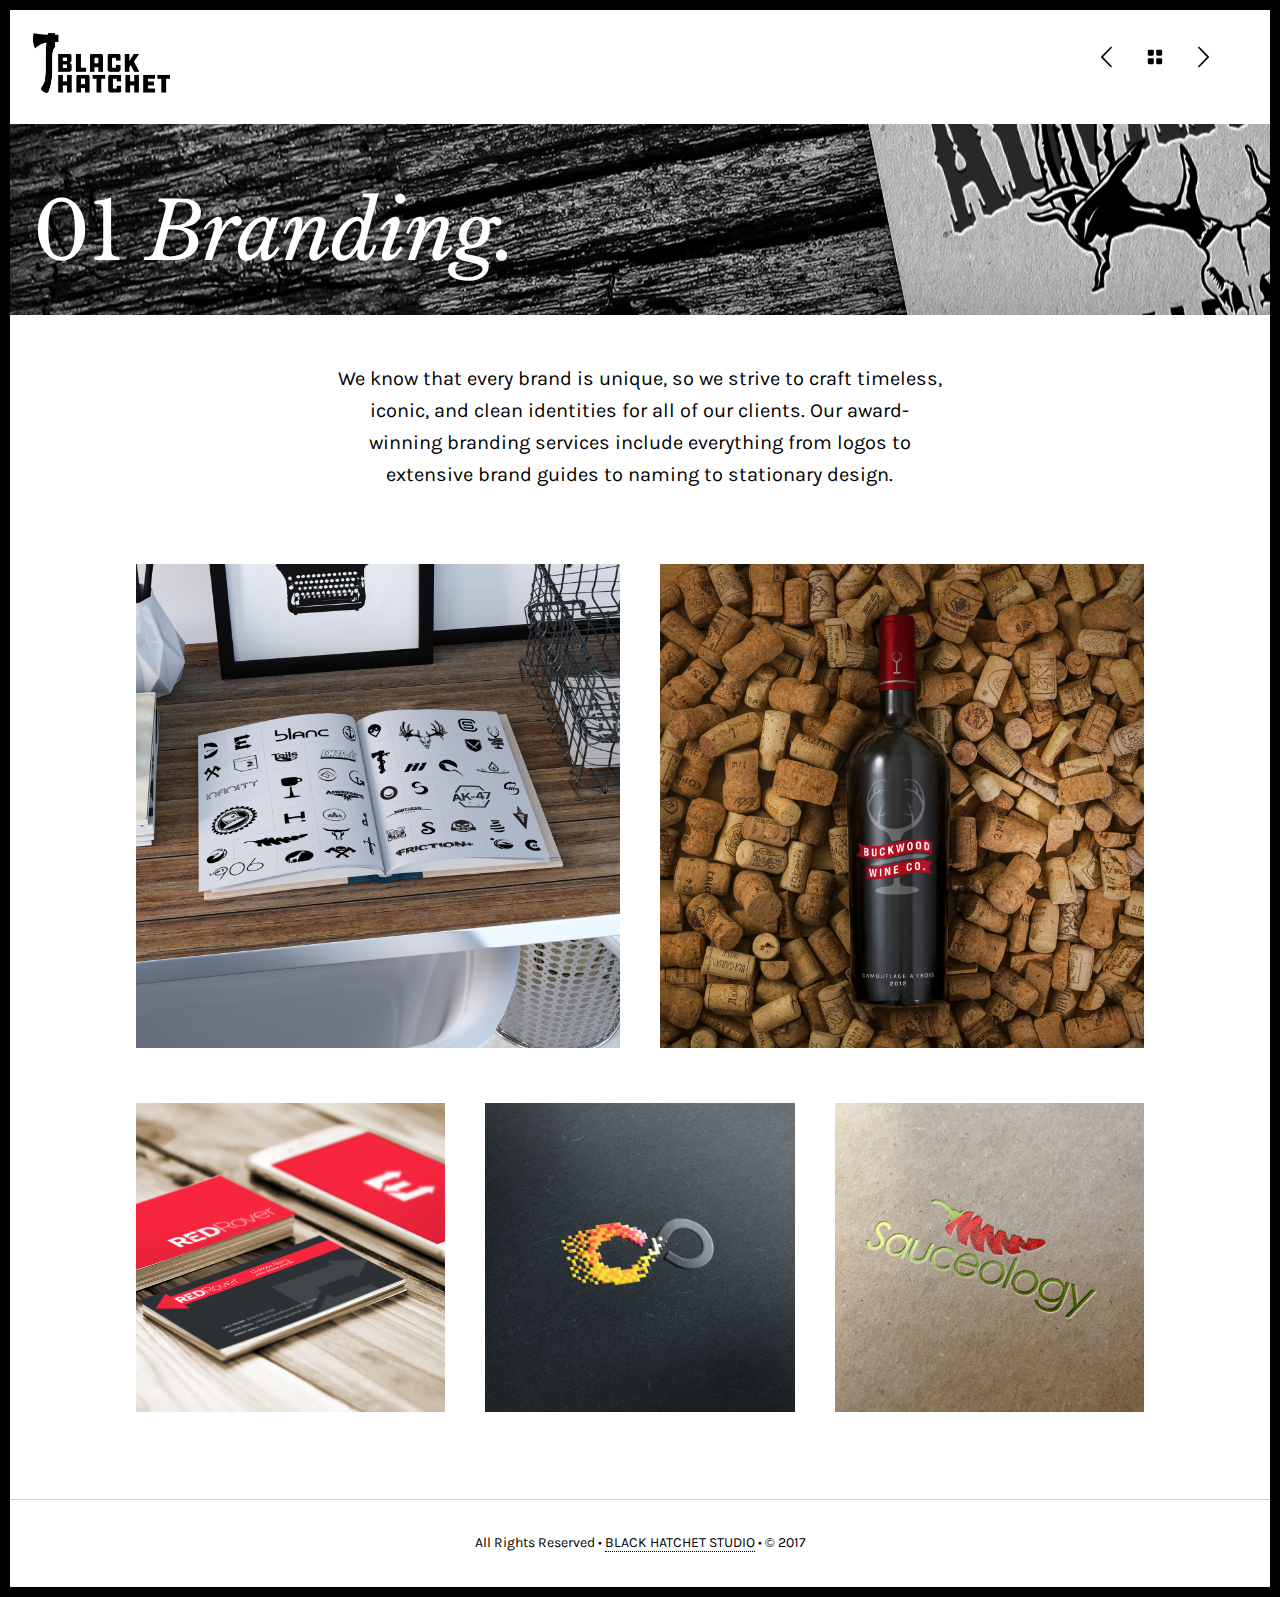
==== 01.html @ c354eb57 "First commit, most pages" ====
<!DOCTYPE html>
<html lang="en">
<head>

  <meta charset="utf-8">
  <title>Black Hatchet</title>
  <meta name="description" content="Trent Holms Petersen is an UX designer, UI designer, product designer, and consultant">
  <meta name="author" content="Trent Petersen">
  <meta name="keywords" content="designer, design, web design, ux design, ui design, product design, responsive design, responsive web design, user experience, ux, interface design, ui, information design, content strategy, website, html, css, holistic design">

  <meta name="viewport" content="width=device-width, initial-scale=1">

  <link href="https://fonts.googleapis.com/css?family=Karla:400,700|Libre+Baskerville:400,400i,700" rel="stylesheet">

  <link rel="stylesheet" href="css/styles.css">

  <link rel="icon" type="image/png" href="favicons/favicon.ico">
  <link rel="apple-touch-icon" sizes="180x180" href="/apple-touch-icon.png">
  <link rel="icon" type="image/png" sizes="32x32" href="/favicon-32x32.png">
  <link rel="icon" type="image/png" sizes="16x16" href="/favicon-16x16.png">
  <link rel="manifest" href="/manifest.json">
  <link rel="mask-icon" href="/safari-pinned-tab.svg" color="#cf4647">
  <meta name="theme-color" content="#ffffff">

</head>
<body class="p01"> <!-- Project Management -->
<!-- SVG Start -->
  <svg style="position: absolute; width: 0; height: 0; overflow: hidden;" version="1.1" xmlns="http://www.w3.org/2000/svg" xmlns:xlink="http://www.w3.org/1999/xlink">
  <defs>
  <symbol id="icon-next" viewBox="0 0 32 32">
  <title>next</title>
  <path d="M21.2 16l-11.426-11.872c-0.429-0.432-0.429-1.131 0-1.566 0.429-0.432 1.122-0.432 1.55 0l12.528 12.653c0.429 0.434 0.429 1.134 0 1.566l-12.528 12.653c-0.429 0.434-1.122 0.432-1.55 0-0.429-0.43-0.429-1.131 0-1.566l11.426-11.867z"></path>
  </symbol>
  <symbol id="icon-previous" viewBox="0 0 32 32">
  <title>previous</title>
  <path d="M22.226 27.869c0.429 0.435 0.429 1.134 0 1.566s-1.122 0.434-1.55 0l-12.528-12.653c-0.429-0.432-0.429-1.131 0-1.566l12.528-12.653c0.429-0.432 1.122-0.432 1.55 0 0.429 0.434 0.429 1.134 0 1.566l-11.426 11.87 11.426 11.869z"></path>
  </symbol>
  <symbol id="icon-grid" viewBox="0 0 32 32">
  <title>grid</title>
  <path d="M12.8 6.4h-4.8c-0.885 0-1.6 0.715-1.6 1.6v4.8c0 0.883 0.715 1.6 1.6 1.6h4.8c0.885 0 1.6-0.717 1.6-1.6v-4.8c0-0.883-0.715-1.6-1.6-1.6zM24 6.4h-4.8c-0.885 0-1.6 0.715-1.6 1.6v4.8c0 0.883 0.715 1.6 1.6 1.6h4.8c0.885 0 1.6-0.717 1.6-1.6v-4.8c0-0.883-0.715-1.6-1.6-1.6zM12.8 17.6h-4.8c-0.885 0-1.6 0.715-1.6 1.6v4.8c0 0.883 0.715 1.6 1.6 1.6h4.8c0.885 0 1.6-0.717 1.6-1.6v-4.8c0-0.883-0.715-1.6-1.6-1.6zM24 17.6h-4.8c-0.885 0-1.6 0.715-1.6 1.6v4.8c0 0.883 0.715 1.6 1.6 1.6h4.8c0.885 0 1.6-0.717 1.6-1.6v-4.8c0-0.883-0.715-1.6-1.6-1.6z"></path>
  </symbol>
  <symbol id="icon-instagram" viewBox="0 0 32 32">
  <title>instagram</title>
  <path d="M31.904 9.403c-0.029-1.402-0.299-2.733-0.771-3.964l0.027 0.080c-0.424-1.109-1.052-2.054-1.844-2.833l-0.001-0.001c-0.78-0.793-1.725-1.421-2.78-1.827l-0.054-0.018c-1.151-0.444-2.481-0.715-3.872-0.744l-0.012-0c-1.707-0.078-2.251-0.096-6.597-0.096s-4.89 0.018-6.597 0.096c-1.402 0.029-2.733 0.299-3.964 0.771l0.080-0.027c-1.109 0.424-2.054 1.052-2.833 1.844l-0.001 0.001c-0.793 0.78-1.421 1.725-1.827 2.78l-0.018 0.054c-0.444 1.151-0.715 2.481-0.744 3.872l-0 0.012c-0.078 1.707-0.096 2.251-0.096 6.597s0.018 4.89 0.096 6.597c0.029 1.402 0.299 2.733 0.771 3.964l-0.027-0.080c0.424 1.109 1.052 2.054 1.844 2.833l0.001 0.001c0.78 0.794 1.725 1.421 2.78 1.827l0.054 0.018c1.151 0.444 2.481 0.715 3.872 0.744l0.012 0c1.707 0.078 2.251 0.096 6.597 0.096s4.89-0.018 6.597-0.096c1.402-0.029 2.733-0.299 3.964-0.771l-0.080 0.027c2.156-0.85 3.83-2.524 4.66-4.624l0.019-0.055c0.444-1.151 0.715-2.481 0.744-3.872l0-0.012c0.078-1.707 0.096-2.251 0.096-6.597s-0.018-4.89-0.096-6.597zM29.024 22.465c-0.013 1.070-0.214 2.089-0.571 3.032l0.020-0.061c-0.55 1.4-1.637 2.486-3.001 3.024l-0.036 0.012c-0.882 0.337-1.901 0.538-2.965 0.551l-0.006 0c-1.687 0.077-2.193 0.093-6.465 0.093s-4.778-0.016-6.465-0.093c-1.070-0.013-2.089-0.214-3.032-0.571l0.061 0.020c-0.721-0.271-1.336-0.679-1.839-1.196l-0.001-0.001c-0.518-0.504-0.926-1.118-1.186-1.806l-0.011-0.034c-0.337-0.882-0.538-1.901-0.551-2.965l-0-0.006c-0.077-1.687-0.093-2.193-0.093-6.465s0.016-4.778 0.093-6.465c0.013-1.070 0.214-2.089 0.571-3.032l-0.020 0.061c0.271-0.721 0.679-1.336 1.196-1.839l0.001-0.001c0.504-0.518 1.118-0.926 1.806-1.186l0.034-0.011c0.882-0.337 1.901-0.538 2.965-0.551l0.006-0c1.687-0.077 2.193-0.093 6.465-0.093s4.778 0.016 6.465 0.093c1.070 0.013 2.089 0.214 3.032 0.571l-0.061-0.020c0.721 0.271 1.336 0.679 1.839 1.196l0.001 0.001c0.518 0.504 0.926 1.118 1.186 1.806l0.011 0.034c0.337 0.882 0.538 1.901 0.551 2.965l0 0.006c0.077 1.687 0.093 2.193 0.093 6.465s-0.016 4.778-0.093 6.465zM16 7.784c-4.538 0-8.216 3.679-8.216 8.216s3.679 8.216 8.216 8.216c4.538 0 8.216-3.679 8.216-8.216v0c-0-4.538-3.679-8.216-8.216-8.216v0zM16 21.333c-2.946 0-5.333-2.388-5.333-5.333s2.388-5.333 5.333-5.333c2.946 0 5.333 2.388 5.333 5.333v0c0 2.946-2.388 5.333-5.333 5.333v0zM26.461 7.459c0 1.060-0.86 1.92-1.92 1.92s-1.92-0.86-1.92-1.92c0-1.060 0.86-1.92 1.92-1.92v0c1.060 0 1.92 0.86 1.92 1.92v0z"></path>
  </symbol>
  <symbol id="icon-linkedin" viewBox="0 0 32 32">
  <title>linkedin</title>
  <path d="M8 4.8c0 1.76-1.12 3.2-3.2 3.2-1.92 0-3.2-1.44-3.2-3.040 0-1.76 1.28-3.36 3.2-3.36s3.2 1.44 3.2 3.2zM1.6 30.4h6.4v-20.8h-6.4v20.8zM23.36 9.92c-3.36 0-5.28 1.92-6.080 3.2h-0.16l-0.32-2.72h-5.76c0 1.76 0.16 3.84 0.16 6.24v13.76h6.4v-11.36c0-0.64 0-1.12 0.16-1.6 0.48-1.12 1.28-2.56 3.040-2.56 2.24 0 3.2 1.92 3.2 4.48v11.040h6.4v-11.84c0-5.92-3.040-8.64-7.040-8.64z"></path>
  </symbol>
  </defs>
  </svg>
<!-- SVG End -->


<!-- Header Start -->
  <nav>
    <div class="row">

      <div class="seven columns">
        <h2>
          <a href="index.html"><img srcset="
            img/BHlogo.png 1x, 
            img/BHlogo@2x.png 2x
          " alt="sales target app"></a>
        </h2>
      </div>
      <div class="five columns">
        <a href="06.html"><svg class="icon icon-previous"><use xlink:href="#icon-previous"></use></svg></a>
        <a href="index.html"><svg class="icon icon-grid"><use xlink:href="#icon-grid"></use></svg></a>
        <a href="02.html"><svg class="icon icon-next"><use xlink:href="#icon-next"></use></svg></a>
      </div>
    </div>
  </nav>

  <header>
    <div class="row branding">
        <h1>01 <span>Branding.</span></h1>
    </div>

  </header>
<!-- Header End -->



<!-- Article Start -->
  <article>
    <div class="container article01">
      
      <div class="row section-description">
        <p>We know that every brand is unique, so we strive to craft timeless, iconic, and clean identities for all of our clients. Our award-winning branding services include everything from logos to extensive brand guides to naming to stationary design.</p>
      
      </div>


      <div class="row">
        <div class="six columns">
          <img srcset="
            img/branding1.jpg" alt="sales target app">
        </div>
        <div class="six columns">
          <img srcset="
            img/branding2.png" alt="sales target app">
        </div>
      </div>


      <div class="row approach">
        <div class="four columns">
          <img srcset="
            img/branding3.jpg" alt="sales target app">
        </div>
        <div class="four columns">
          <img srcset="
            img/branding4.png" alt="sales target app">
        </div>
        <div class="four columns">
          <img srcset="
            img/branding5.jpg" alt="sales target app">
        </div>
      </div>



      <!--      
      <hr>
      <div class="row contributions">
        <div class="four columns">
          <h5>Contributions</h5>
        </div>
        <div class="eight columns">
          <p>Business Analysis &#8226; UX Design &#8226; UI Design</p>
        </div>
      </div>
      -->

    </div>
  </article>
<!-- Article End -->




<!-- Footer Start -->
  <footer>
    <div class="container">
      <div class="row contact">
        <p>All Rights Reserved &#8226; <a href="http://blackhatchet.studio">BLACK HATCHET STUDIO</a> &#8226; &#169; 2017
        </p>
        <!--
        <div class="social">
          <a href="https://www.instagram.com/trenthp/"><svg class="icon icon-instagram"><use xlink:href="#icon-instagram"></use></svg></a>
          <a href="https://www.linkedin.com/in/trenthp/"><svg class="icon icon-linkedin"><use xlink:href="#icon-linkedin"></use></svg></a>
        </div>
        -->
      </div>
    </div>
  </footer>
<!-- Footer Start -->


</body>
</html>
---- css/styles.css ----
@charset "UTF-8";
/*! normalize.css v3.0.2 | MIT License | git.io/normalize */
/**
 * 1. Set default font family to sans-serif.
 * 2. Prevent iOS text size adjust after orientation change, without disabling
 *    user zoom.
 */
html {
  font-family: sans-serif;
  /* 1 */
  -ms-text-size-adjust: 100%;
  /* 2 */
  -webkit-text-size-adjust: 100%;
  /* 2 */ }

/**
 * Remove default margin.
 */
body {
  margin: 0; }

/* HTML5 display definitions
   ========================================================================== */
/**
 * Correct `block` display not defined for any HTML5 element in IE 8/9.
 * Correct `block` display not defined for `details` or `summary` in IE 10/11
 * and Firefox.
 * Correct `block` display not defined for `main` in IE 11.
 */
article,
aside,
details,
figcaption,
figure,
footer,
header,
hgroup,
main,
menu,
nav,
section,
summary {
  display: block; }

/**
 * 1. Correct `inline-block` display not defined in IE 8/9.
 * 2. Normalize vertical alignment of `progress` in Chrome, Firefox, and Opera.
 */
audio,
canvas,
progress,
video {
  display: inline-block;
  /* 1 */
  vertical-align: baseline;
  /* 2 */ }

/**
 * Prevent modern browsers from displaying `audio` without controls.
 * Remove excess height in iOS 5 devices.
 */
audio:not([controls]) {
  display: none;
  height: 0; }

/**
 * Address `[hidden]` styling not present in IE 8/9/10.
 * Hide the `template` element in IE 8/9/11, Safari, and Firefox < 22.
 */
[hidden],
template {
  display: none; }

/* Links
   ========================================================================== */
/**
 * Remove the gray background color from active links in IE 10.
 */
a {
  background-color: transparent; }

/**
 * Improve readability when focused and also mouse hovered in all browsers.
 */
a:active,
a:hover {
  outline: 0; }

/* Text-level semantics
   ========================================================================== */
/**
 * Address styling not present in IE 8/9/10/11, Safari, and Chrome.
 */
abbr[title] {
  border-bottom: 1px dotted; }

/**
 * Address style set to `bolder` in Firefox 4+, Safari, and Chrome.
 */
b,
strong {
  font-weight: bold; }

/**
 * Address styling not present in Safari and Chrome.
 */
dfn {
  font-style: italic; }

/**
 * Address variable `h1` font-size and margin within `section` and `article`
 * contexts in Firefox 4+, Safari, and Chrome.
 */
h1 {
  font-size: 2em;
  margin: 0.67em 0; }

/**
 * Address styling not present in IE 8/9.
 */
mark {
  background: #ff0;
  color: #000; }

/**
 * Address inconsistent and variable font size in all browsers.
 */
small {
  font-size: 80%; }

/**
 * Prevent `sub` and `sup` affecting `line-height` in all browsers.
 */
sub,
sup {
  font-size: 75%;
  line-height: 0;
  position: relative;
  vertical-align: baseline; }

sup {
  top: -0.5em; }

sub {
  bottom: -0.25em; }

/* Embedded content
   ========================================================================== */
/**
 * Remove border when inside `a` element in IE 8/9/10.
 */
img {
  border: 0; }

/**
 * Correct overflow not hidden in IE 9/10/11.
 */
svg:not(:root) {
  overflow: hidden; }

/* Grouping content
   ========================================================================== */
/**
 * Address margin not present in IE 8/9 and Safari.
 */
figure {
  margin: 1em 40px; }

/**
 * Address differences between Firefox and other browsers.
 */
hr {
  -moz-box-sizing: content-box;
  box-sizing: content-box;
  height: 0; }

/**
 * Contain overflow in all browsers.
 */
pre {
  overflow: auto; }

/**
 * Address odd `em`-unit font size rendering in all browsers.
 */
code,
kbd,
pre,
samp {
  font-family: monospace, monospace;
  font-size: 1em; }

/* Forms
   ========================================================================== */
/**
 * Known limitation: by default, Chrome and Safari on OS X allow very limited
 * styling of `select`, unless a `border` property is set.
 */
/**
 * 1. Correct color not being inherited.
 *    Known issue: affects color of disabled elements.
 * 2. Correct font properties not being inherited.
 * 3. Address margins set differently in Firefox 4+, Safari, and Chrome.
 */
button,
input,
optgroup,
select,
textarea {
  color: inherit;
  /* 1 */
  font: inherit;
  /* 2 */
  margin: 0;
  /* 3 */ }

/**
 * Address `overflow` set to `hidden` in IE 8/9/10/11.
 */
button {
  overflow: visible; }

/**
 * Address inconsistent `text-transform` inheritance for `button` and `select`.
 * All other form control elements do not inherit `text-transform` values.
 * Correct `button` style inheritance in Firefox, IE 8/9/10/11, and Opera.
 * Correct `select` style inheritance in Firefox.
 */
button,
select {
  text-transform: none; }

/**
 * 1. Avoid the WebKit bug in Android 4.0.* where (2) destroys native `audio`
 *    and `video` controls.
 * 2. Correct inability to style clickable `input` types in iOS.
 * 3. Improve usability and consistency of cursor style between image-type
 *    `input` and others.
 */
button,
html input[type="button"],
input[type="reset"],
input[type="submit"] {
  -webkit-appearance: button;
  /* 2 */
  cursor: pointer;
  /* 3 */ }

/**
 * Re-set default cursor for disabled elements.
 */
button[disabled],
html input[disabled] {
  cursor: default; }

/**
 * Remove inner padding and border in Firefox 4+.
 */
button::-moz-focus-inner,
input::-moz-focus-inner {
  border: 0;
  padding: 0; }

/**
 * Address Firefox 4+ setting `line-height` on `input` using `!important` in
 * the UA stylesheet.
 */
input {
  line-height: normal; }

/**
 * It's recommended that you don't attempt to style these elements.
 * Firefox's implementation doesn't respect box-sizing, padding, or width.
 *
 * 1. Address box sizing set to `content-box` in IE 8/9/10.
 * 2. Remove excess padding in IE 8/9/10.
 */
input[type="checkbox"],
input[type="radio"] {
  box-sizing: border-box;
  /* 1 */
  padding: 0;
  /* 2 */ }

/**
 * Fix the cursor style for Chrome's increment/decrement buttons. For certain
 * `font-size` values of the `input`, it causes the cursor style of the
 * decrement button to change from `default` to `text`.
 */
input[type="number"]::-webkit-inner-spin-button,
input[type="number"]::-webkit-outer-spin-button {
  height: auto; }

/**
 * 1. Address `appearance` set to `searchfield` in Safari and Chrome.
 * 2. Address `box-sizing` set to `border-box` in Safari and Chrome
 *    (include `-moz` to future-proof).
 */
input[type="search"] {
  -webkit-appearance: textfield;
  /* 1 */
  -moz-box-sizing: content-box;
  -webkit-box-sizing: content-box;
  /* 2 */
  box-sizing: content-box; }

/**
 * Remove inner padding and search cancel button in Safari and Chrome on OS X.
 * Safari (but not Chrome) clips the cancel button when the search input has
 * padding (and `textfield` appearance).
 */
input[type="search"]::-webkit-search-cancel-button,
input[type="search"]::-webkit-search-decoration {
  -webkit-appearance: none; }

/**
 * Define consistent border, margin, and padding.
 */
fieldset {
  border: 1px solid #c0c0c0;
  margin: 0 2px;
  padding: 0.35em 0.625em 0.75em; }

/**
 * 1. Correct `color` not being inherited in IE 8/9/10/11.
 * 2. Remove padding so people aren't caught out if they zero out fieldsets.
 */
legend {
  border: 0;
  /* 1 */
  padding: 0;
  /* 2 */ }

/**
 * Remove default vertical scrollbar in IE 8/9/10/11.
 */
textarea {
  overflow: auto; }

/**
 * Don't inherit the `font-weight` (applied by a rule above).
 * NOTE: the default cannot safely be changed in Chrome and Safari on OS X.
 */
optgroup {
  font-weight: bold; }

/* Tables
   ========================================================================== */
/**
 * Remove most spacing between table cells.
 */
table {
  border-collapse: collapse;
  border-spacing: 0; }

td,
th {
  padding: 0; }

/*
* Skeleton V2.0.4
* Copyright 2014, Dave Gamache
* www.getskeleton.com
* Free to use under the MIT license.
* http://www.opensource.org/licenses/mit-license.php
* 12/29/2014
*/
/* Table of contents
––––––––––––––––––––––––––––––––––––––––––––––––––
- Grid
- Base Styles
- Typography
- Links
- Buttons
- Forms
- Lists
- Code
- Tables
- Spacing
- Utilities
- Clearing
- Media Queries
*/
/* Grid
–––––––––––––––––––––––––––––––––––––––––––––––––– */
.container {
  position: relative;
  width: 100%;
  max-width: 1440px;
  margin: 0 auto;
  padding: 0 20px;
  box-sizing: border-box; }

.column,
.columns {
  width: 100%;
  float: left;
  box-sizing: border-box; }

/* For devices larger than 400px */
@media (min-width: 400px) {
  .container {
    width: 85%;
    padding: 0; } }
/* For devices larger than 550px */
@media (min-width: 550px) {
  .container {
    width: 80%; }

  .column,
  .columns {
    margin-left: 4%; }

  .column:first-child,
  .columns:first-child {
    margin-left: 0; }

  .one.column,
  .one.columns {
    width: 4.66666666667%; }

  .two.columns {
    width: 13.3333333333%; }

  .three.columns {
    width: 22%; }

  .four.columns {
    width: 30.6666666667%; }

  .five.columns {
    width: 39.3333333333%; }

  .six.columns {
    width: 48%; }

  .seven.columns {
    width: 56.6666666667%; }

  .eight.columns {
    width: 65.3333333333%; }

  .nine.columns {
    width: 74.0%; }

  .ten.columns {
    width: 82.6666666667%; }

  .eleven.columns {
    width: 91.3333333333%; }

  .twelve.columns {
    width: 100%;
    margin-left: 0; }

  .one-third.column {
    width: 30.6666666667%; }

  .two-thirds.column {
    width: 65.3333333333%; }

  .one-half.column {
    width: 48%; }

  /* Offsets */
  .offset-by-one.column,
  .offset-by-one.columns {
    margin-left: 8.66666666667%; }

  .offset-by-two.column,
  .offset-by-two.columns {
    margin-left: 17.3333333333%; }

  .offset-by-three.column,
  .offset-by-three.columns {
    margin-left: 26%; }

  .offset-by-four.column,
  .offset-by-four.columns {
    margin-left: 34.6666666667%; }

  .offset-by-five.column,
  .offset-by-five.columns {
    margin-left: 43.3333333333%; }

  .offset-by-six.column,
  .offset-by-six.columns {
    margin-left: 52%; }

  .offset-by-seven.column,
  .offset-by-seven.columns {
    margin-left: 60.6666666667%; }

  .offset-by-eight.column,
  .offset-by-eight.columns {
    margin-left: 69.3333333333%; }

  .offset-by-nine.column,
  .offset-by-nine.columns {
    margin-left: 78.0%; }

  .offset-by-ten.column,
  .offset-by-ten.columns {
    margin-left: 86.6666666667%; }

  .offset-by-eleven.column,
  .offset-by-eleven.columns {
    margin-left: 95.3333333333%; }

  .offset-by-one-third.column,
  .offset-by-one-third.columns {
    margin-left: 34.6666666667%; }

  .offset-by-two-thirds.column,
  .offset-by-two-thirds.columns {
    margin-left: 69.3333333333%; }

  .offset-by-one-half.column,
  .offset-by-one-half.columns {
    margin-left: 52%; } }
/* Base Styles
–––––––––––––––––––––––––––––––––––––––––––––––––– */
/* NOTE
html is set to 62.5% so that all the REM measurements throughout Skeleton
are based on 10px sizing. So basically 1.5rem = 15px :) */
html {
  font-size: 62.5%; }

body {
  font-size: 1.5em;
  /* currently ems cause chrome bug misinterpreting rems on body element */
  line-height: 1.6;
  font-weight: 400;
  font-family: "Raleway", "HelveticaNeue", "Helvetica Neue", Helvetica, Arial, sans-serif;
  color: #222; }

/* Typography
–––––––––––––––––––––––––––––––––––––––––––––––––– */
h1, h2, h3, h4, h5, h6 {
  margin-top: 0;
  margin-bottom: 2rem;
  font-weight: 300; }

h1 {
  font-size: 4.0rem;
  line-height: 1.2;
  letter-spacing: -.1rem; }

h2 {
  font-size: 3.6rem;
  line-height: 1.25;
  letter-spacing: -.1rem; }

h3 {
  font-size: 3.0rem;
  line-height: 1.3;
  letter-spacing: -.1rem; }

h4 {
  font-size: 2.4rem;
  line-height: 1.35;
  letter-spacing: -.08rem; }

h5 {
  font-size: 1.8rem;
  line-height: 1.5;
  letter-spacing: -.05rem; }

h6 {
  font-size: 1.5rem;
  line-height: 1.6;
  letter-spacing: 0; }

/* Larger than phablet */
@media (min-width: 550px) {
  h1 {
    font-size: 5.0rem; }

  h2 {
    font-size: 4.2rem; }

  h3 {
    font-size: 3.6rem; }

  h4 {
    font-size: 3.0rem; }

  h5 {
    font-size: 2.4rem; }

  h6 {
    font-size: 1.5rem; } }
p {
  margin-top: 0; }

/* Links
–––––––––––––––––––––––––––––––––––––––––––––––––– */
a {
  color: #1EAEDB; }

a:hover {
  color: #0FA0CE; }

/* Buttons
–––––––––––––––––––––––––––––––––––––––––––––––––– */
.button,
button,
input[type="submit"],
input[type="reset"],
input[type="button"] {
  display: inline-block;
  height: 38px;
  padding: 0 30px;
  color: #555;
  text-align: center;
  font-size: 11px;
  font-weight: 600;
  line-height: 38px;
  letter-spacing: .1rem;
  text-transform: uppercase;
  text-decoration: none;
  white-space: nowrap;
  background-color: transparent;
  border-radius: 4px;
  border: 1px solid #bbb;
  cursor: pointer;
  box-sizing: border-box; }

.button:hover,
button:hover,
input[type="submit"]:hover,
input[type="reset"]:hover,
input[type="button"]:hover,
.button:focus,
button:focus,
input[type="submit"]:focus,
input[type="reset"]:focus,
input[type="button"]:focus {
  color: #333;
  border-color: #888;
  outline: 0; }

.button.button-primary,
button.button-primary,
input[type="submit"].button-primary,
input[type="reset"].button-primary,
input[type="button"].button-primary {
  color: #FFF;
  background-color: #33C3F0;
  border-color: #33C3F0; }

.button.button-primary:hover,
button.button-primary:hover,
input[type="submit"].button-primary:hover,
input[type="reset"].button-primary:hover,
input[type="button"].button-primary:hover,
.button.button-primary:focus,
button.button-primary:focus,
input[type="submit"].button-primary:focus,
input[type="reset"].button-primary:focus,
input[type="button"].button-primary:focus {
  color: #FFF;
  background-color: #1EAEDB;
  border-color: #1EAEDB; }

/* Forms
–––––––––––––––––––––––––––––––––––––––––––––––––– */
input[type="email"],
input[type="number"],
input[type="search"],
input[type="text"],
input[type="tel"],
input[type="url"],
input[type="password"],
textarea,
select {
  height: 38px;
  padding: 6px 10px;
  /* The 6px vertically centers text on FF, ignored by Webkit */
  background-color: #fff;
  border: 1px solid #D1D1D1;
  border-radius: 4px;
  box-shadow: none;
  box-sizing: border-box; }

/* Removes awkward default styles on some inputs for iOS */
input[type="email"],
input[type="number"],
input[type="search"],
input[type="text"],
input[type="tel"],
input[type="url"],
input[type="password"],
textarea {
  -webkit-appearance: none;
  -moz-appearance: none;
  appearance: none; }

textarea {
  min-height: 65px;
  padding-top: 6px;
  padding-bottom: 6px; }

input[type="email"]:focus,
input[type="number"]:focus,
input[type="search"]:focus,
input[type="text"]:focus,
input[type="tel"]:focus,
input[type="url"]:focus,
input[type="password"]:focus,
textarea:focus,
select:focus {
  border: 1px solid #33C3F0;
  outline: 0; }

label,
legend {
  display: block;
  margin-bottom: .5rem;
  font-weight: 600; }

fieldset {
  padding: 0;
  border-width: 0; }

input[type="checkbox"],
input[type="radio"] {
  display: inline; }

label > .label-body {
  display: inline-block;
  margin-left: .5rem;
  font-weight: normal; }

/* Lists
–––––––––––––––––––––––––––––––––––––––––––––––––– */
ul {
  list-style: circle inside; }

ol {
  list-style: decimal inside; }

ol, ul {
  padding-left: 0;
  margin-top: 0; }

ul ul,
ul ol,
ol ol,
ol ul {
  margin: 1.5rem 0 1.5rem 3rem;
  font-size: 90%; }

li {
  margin-bottom: 1rem; }

/* Code
–––––––––––––––––––––––––––––––––––––––––––––––––– */
code {
  padding: .2rem .5rem;
  margin: 0 .2rem;
  font-size: 90%;
  white-space: nowrap;
  background: #F1F1F1;
  border: 1px solid #E1E1E1;
  border-radius: 4px; }

pre > code {
  display: block;
  padding: 1rem 1.5rem;
  white-space: pre; }

/* Tables
–––––––––––––––––––––––––––––––––––––––––––––––––– */
th,
td {
  padding: 12px 15px;
  text-align: left;
  border-bottom: 1px solid #E1E1E1; }

th:first-child,
td:first-child {
  padding-left: 0; }

th:last-child,
td:last-child {
  padding-right: 0; }

/* Spacing
–––––––––––––––––––––––––––––––––––––––––––––––––– */
button,
.button {
  margin-bottom: 1rem; }

input,
textarea,
select,
fieldset {
  margin-bottom: 1.5rem; }

pre,
blockquote,
dl,
figure,
table,
p,
ul,
ol,
form {
  margin-bottom: 2.5rem; }

/* Utilities
–––––––––––––––––––––––––––––––––––––––––––––––––– */
.u-full-width {
  width: 100%;
  box-sizing: border-box; }

.u-max-full-width {
  max-width: 100%;
  box-sizing: border-box; }

.u-pull-right {
  float: right; }

.u-pull-left {
  float: left; }

/* Misc
–––––––––––––––––––––––––––––––––––––––––––––––––– */
hr {
  margin-top: 3rem;
  margin-bottom: 3.5rem;
  border-width: 0;
  border-top: 1px solid #E1E1E1; }

/* Clearing
–––––––––––––––––––––––––––––––––––––––––––––––––– */
/* Self Clearing Goodness */
.container:after,
.row:after,
.u-cf {
  content: "";
  display: table;
  clear: both; }

/* Media Queries
–––––––––––––––––––––––––––––––––––––––––––––––––– */
/*
Note: The best way to structure the use of media queries is to create the queries
near the relevant code. For example, if you wanted to change the styles for buttons
on small devices, paste the mobile query code up in the buttons section and style it
there.
*/
/* Larger than mobile */
/* Larger than phablet (also point when grid becomes active) */
/* Larger than tablet */
/* Larger than desktop */
/* Larger than Desktop HD */
/* Spacers - RT add-on
–––––––––––––––––––––––––––––––––––––––––––––––––– */
.margin--1x {
  margin: 8px; }

.margin--2x {
  margin: 16px; }

.margin--3x {
  margin: 24px; }

.margin--4x {
  margin: 32px; }

.margin--5x {
  margin: 40px; }

.margin--6x {
  margin: 48px; }

.margin--7x {
  margin: 56px; }

.margin--8x {
  margin: 64px; }

.margin-top-1x {
  margin-top: 8px; }

.margin-right-1x {
  margin-right: 8px; }

.margin-bottom-1x {
  margin-bottom: 8px; }

.margin-left-1x {
  margin-left: 8px; }

.margin-top-2x {
  margin-top: 16px; }

.margin-right-2x {
  margin-right: 16px; }

.margin-bottom-2x {
  margin-bottom: 16px; }

.margin-left-2x {
  margin-left: 16px; }

.margin-top-3x {
  margin-top: 24px; }

.margin-right-3x {
  margin-right: 24px; }

.margin-bottom-3x {
  margin-bottom: 24px; }

.margin-left-3x {
  margin-left: 24px; }

.margin-top-4x {
  margin-top: 32px; }

.margin-right-4x {
  margin-right: 32px; }

.margin-bottom-4x {
  margin-bottom: 32px; }

.margin-left-4x {
  margin-left: 32px; }

.margin-top-5x {
  margin-top: 40px; }

.margin-right-5x {
  margin-right: 40px; }

.margin-bottom-5x {
  margin-bottom: 40px; }

.margin-left-5x {
  margin-left: 40px; }

.margin-top-6x {
  margin-top: 48px; }

.margin-right-6x {
  margin-right: 48px; }

.margin-bottom-6x {
  margin-bottom: 48px; }

.margin-left-6x {
  margin-left: 48px; }

.margin-top-7x {
  margin-top: 56px; }

.margin-right-7x {
  margin-right: 56px; }

.margin-bottom-7x {
  margin-bottom: 56px; }

.margin-left-7x {
  margin-left: 56px; }

.margin-top-8x {
  margin-top: 64px; }

.margin-right-8x {
  margin-right: 64px; }

.margin-bottom-8x {
  margin-bottom: 64px; }

.margin-left-8x {
  margin-left: 64px; }

.padding--1x {
  padding: 8px; }

.padding--2x {
  padding: 16px; }

.padding--3x {
  padding: 24px; }

.padding--4x {
  padding: 32px; }

.padding--5x {
  padding: 40px; }

.padding--6x {
  padding: 48px; }

.padding--7x {
  padding: 56px; }

.padding--8x {
  padding: 64px; }

.padding-top-1x {
  padding-top: 8px; }

.padding-right-1x {
  padding-right: 8px; }

.padding-bottom-1x {
  padding-bottom: 8px; }

.padding-left-1x {
  padding-left: 8px; }

.padding-top-2x {
  padding-top: 16px; }

.padding-right-2x {
  padding-right: 16px; }

.padding-bottom-2x {
  padding-bottom: 16px; }

.padding-left-2x {
  padding-left: 16px; }

.padding-top-3x {
  padding-top: 24px; }

.padding-right-3x {
  padding-right: 24px; }

.padding-bottom-3x {
  padding-bottom: 24px; }

.padding-left-3x {
  padding-left: 24px; }

.padding-top-4x {
  padding-top: 32px; }

.padding-right-4x {
  padding-right: 32px; }

.padding-bottom-4x {
  padding-bottom: 32px; }

.padding-left-4x {
  padding-left: 32px; }

.padding-top-5x {
  padding-top: 40px; }

.padding-right-5x {
  padding-right: 40px; }

.padding-bottom-5x {
  padding-bottom: 40px; }

.padding-left-5x {
  padding-left: 40px; }

.padding-top-6x {
  padding-top: 48px; }

.padding-right-6x {
  padding-right: 48px; }

.padding-bottom-6x {
  padding-bottom: 48px; }

.padding-left-6x {
  padding-left: 48px; }

.padding-top-7x {
  padding-top: 56px; }

.padding-right-7x {
  padding-right: 56px; }

.padding-bottom-7x {
  padding-bottom: 56px; }

.padding-left-7x {
  padding-left: 56px; }

.padding-top-8x {
  padding-top: 64px; }

.padding-right-8x {
  padding-right: 64px; }

.padding-bottom-8x {
  padding-bottom: 64px; }

.padding-left-8x {
  padding-left: 64px; }

/* Variables
–––––––––––––––––––––––––––––––––––––––––––––––––– */
/* Header
–––––––––––––––––––––––––––––––––––––––––––––––––– */
body {
  background: #fff;
  /*border: 20px solid #000;*/
  color: #000; }

nav {
  margin: 1.5em 3em 0 1.5em; }
  nav h2 a {
    border-bottom: none; }
    nav h2 a:hover {
      border: none; }

p {
  font-size: 1.4rem; }

nav h2 a img {
  border: none;
  height: 60px;
  -webkit-transition: border .3s;
  -moz-transition: border .3s;
  -o-transition: border .3s;
  transition: border .3s; }
  nav h2 a img:hover {
    border: none; }

/* Grid Section
–––––––––––––––––––––––––––––––––––––––––––––––––– */
h5 span {
  font-style: italic;
  font-weight: 400; }

.grid-page {
  overflow: hidden; }

img {
  max-width: 100%; }

a img {
  border: 4px solid #fff;
  -webkit-transition: border .3s;
  -moz-transition: border .3s;
  -o-transition: border .3s;
  transition: border .3s; }
  a img:hover {
    border: 4px solid #000; }

.responsive-image {
  width: 100%;
  background-size: 100% 100%; }

/* Footer
–––––––––––––––––––––––––––––––––––––––––––––––––– */
footer {
  border-top: 0.063rem solid rgba(0, 0, 0, 0.2); }

.contact {
  padding-top: 32px;
  padding-bottom: 8px;
  text-align: center; }
  .contact a {
    border-bottom: 1px dotted #000;
    color: #000;
    text-decoration: none;
    -webkit-transition: color border-bottom .3s;
    -moz-transition: color .3s;
    -o-transition: color .3s;
    transition: color .3s; }
    .contact a:hover {
      border-bottom: 1px dotted #000;
      color: #fff; }

div.social a {
  border-bottom: none; }

.icon {
  color: #666;
  display: inline-block;
  font-size: 24px;
  width: 1em;
  height: 1em;
  stroke-width: 0;
  stroke: currentColor;
  fill: currentColor;
  vertical-align: middle;
  -webkit-transition: color .3s;
  -moz-transition: color .3s;
  -o-transition: color .3s;
  transition: color .3s; }
  .icon:hover {
    color: #CF4647; }
  .icon:first-child {
    margin-right: 10px; }
  .icon:last-child {
    margin-left: 10px; }

/* Project 01
–––––––––––––––––––––––––––––––––––––––––––––––––– */
body.p01 {
  /* background: #262C33;
  border: 20px solid #EA9215; */
  color: #000;
  	/* Article
  –––––––––––––––––––––––––––––––––––––––––––––––––– */
  	/* Footer
  –––––––––––––––––––––––––––––––––––––––––––––––––– */ }
  body.p01 h5 {
    margin-bottom: .5rem; }
  body.p01 h6 {
    margin-bottom: .5rem; }
  body.p01 h5,
  body.p01 h6,
  body.p01 ul,
  body.p01 p {
    font-family: "Karla", sans-serif; }
  body.p01 .icon {
    background: #fff;
    color: #000;
    -webkit-transition: color background .3s;
    -moz-transition: color background .3s;
    -o-transition: color background .3s;
    transition: color background .3s; }
    body.p01 .icon:hover {
      background: #000;
      color: #fff; }
  body.p01 .branding {
    background: url(../img/01bg.png) center no-repeat #efefef;
    padding: 4em 3em 1em 1.5em; }
    body.p01 .branding span {
      font-style: italic; }
  body.p01 .web {
    background: url(../img/02bg.png) center no-repeat #efefef;
    padding: 4em 3em 1em 1.5em; }
    body.p01 .web span {
      font-style: italic; }
  body.p01 .app {
    background: url(../img/03bg.png) center no-repeat #efefef;
    padding: 4em 3em 1em 1.5em; }
    body.p01 .app span {
      font-style: italic; }
  body.p01 .datavis {
    background: url(../img/04bg.png) center no-repeat #efefef;
    padding: 4em 3em 1em 1.5em; }
    body.p01 .datavis span {
      font-style: italic; }
  body.p01 nav a {
    border-bottom: none; }
    body.p01 nav a:hover {
      background: none;
      border-bottom: none; }
  body.p01 nav .five {
    margin-top: 1%;
    text-align: right; }
  @media (max-width: 550px) {
    body.p01 nav,
    body.p01 nav .five {
      text-align: center;
      margin-bottom: 16px; } }
  body.p01 h1 {
    color: #fff; }
  body.p01 .article01 {
    padding-top: 48px;
    padding-bottom: 32px; }
    body.p01 .article01 .nine img {
      -webkit-box-shadow: 0 2px 5px rgba(0, 0, 0, 0.26);
      -moz-box-shadow: 0 2px 5px rgba(0, 0, 0, 0.26);
      box-shadow: 0 2px 5px rgba(0, 0, 0, 0.26); }
    body.p01 .article01 p {
      font-size: 2rem; }
    body.p01 .article01 .section-description {
      margin-bottom: 48px;
      margin-right: auto;
      margin-left: auto;
      max-width: 60%;
      text-align: center; }
      body.p01 .article01 .section-description span {
        font-size: 1.5rem;
        font-weight: 700; }
    body.p01 .article01 .approach,
    body.p01 .article01 .result {
      margin-top: 48px;
      margin-bottom: 48px; }
    body.p01 .article01 .contributions {
      margin-top: 64px;
      margin-bottom: 32px; }

/* Global
–––––––––––––––––––––––––––––––––––––––––––––––––– */
body {
  border: 10px solid #000;
  font-family: 'Libre Baskerville', serif;
  font-weight: 400; }

h1,
h2,
h3,
h4,
h6 {
  color: #000; }

h1 {
  font-size: 8rem; }

@media (max-width: 575px) {
  h1 {
    font-size: 6rem; } }
@media (max-width: 445px) {
  h1 {
    font-size: 4rem; } }
h5 {
  font-size: 2rem;
  font-weight: 700;
  margin-bottom: .5rem; }

a {
  background: #fff;
  border-bottom: 1px dotted #000;
  color: #000;
  text-decoration: none;
  -webkit-transition: color background border-bottom .3s;
  -moz-transition: color background border-bottom .3s;
  -o-transition: color background border-bottom .3s;
  transition: color background border-bottom .3s; }
  a:hover {
    background: #000;
    border-bottom: 1px dotted #000;
    color: #000; }

.link-dark {
  color: #333; }

.link-light {
  color: #999; }

/*# sourceMappingURL=styles.css.map */
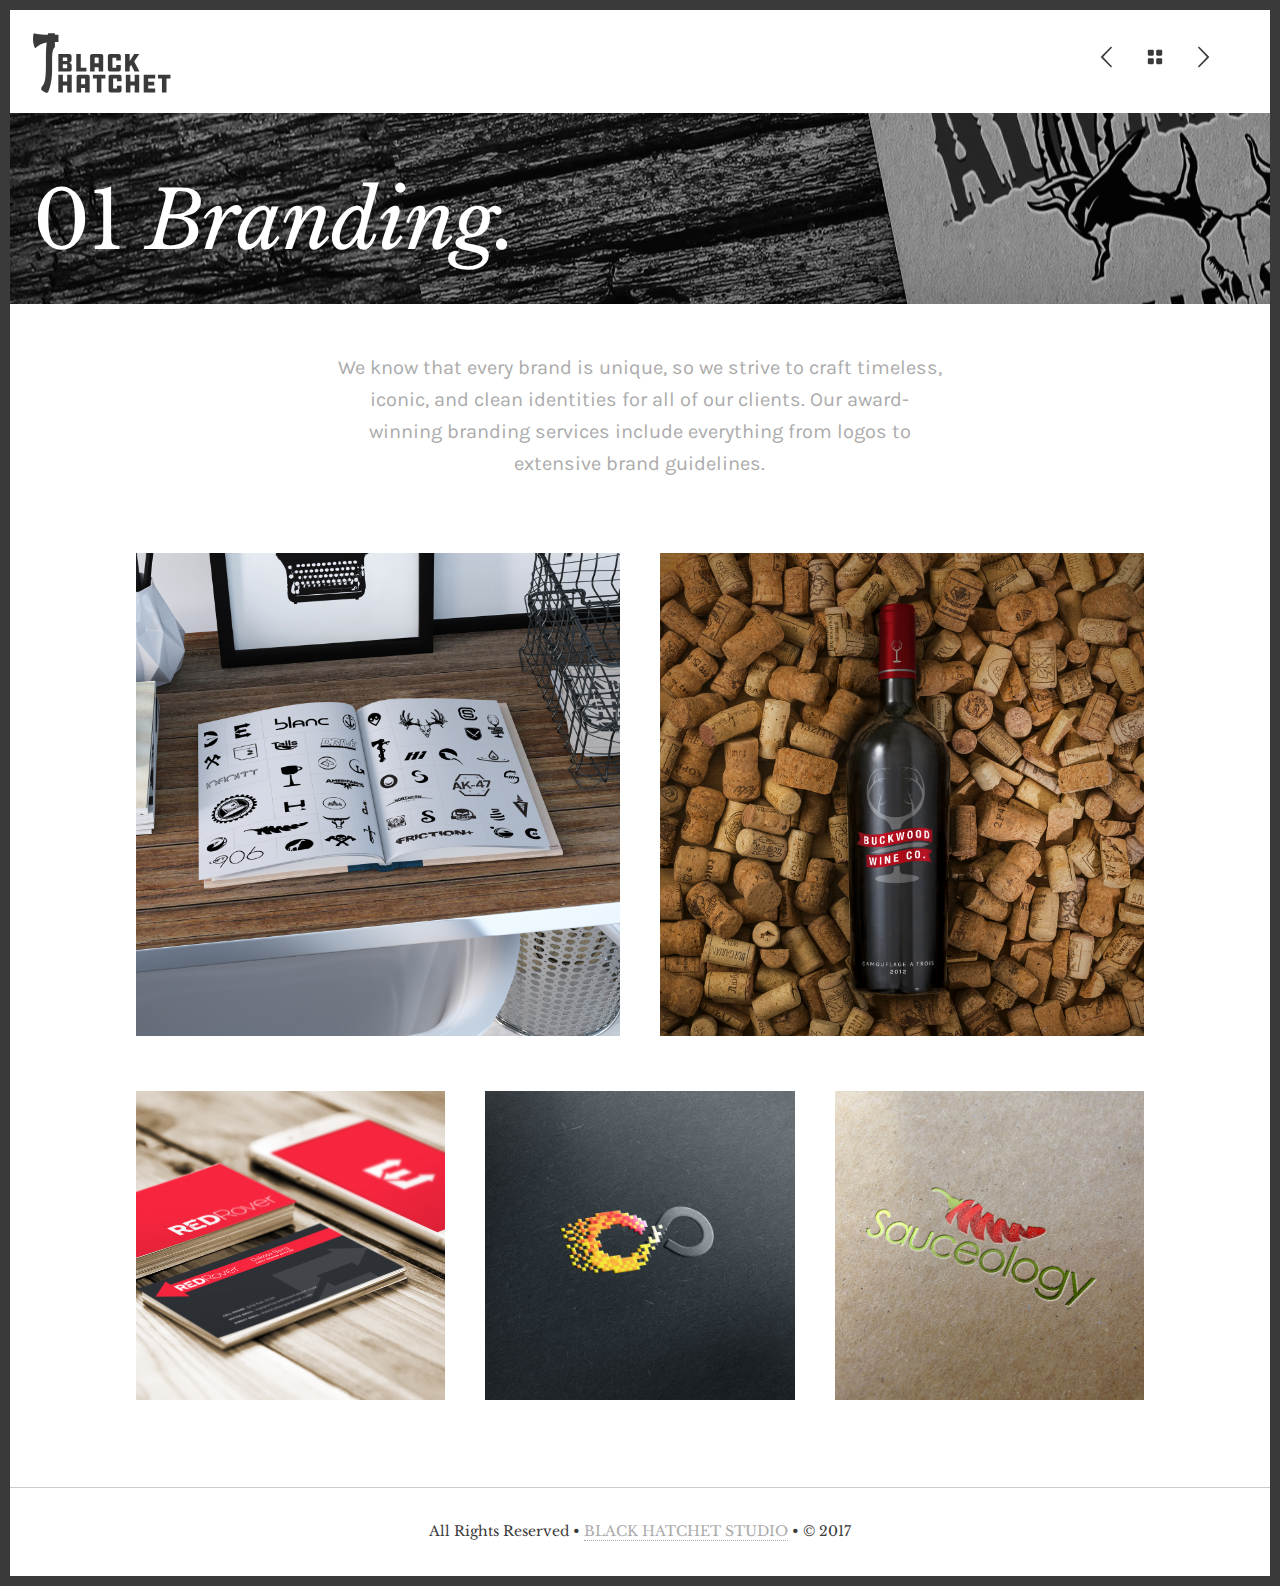
==== commit fa8f0aaf: "Color and copy updates" ====
--- a/01.html
+++ b/01.html
@@ -47,6 +47,10 @@
   <title>linkedin</title>
   <path d="M8 4.8c0 1.76-1.12 3.2-3.2 3.2-1.92 0-3.2-1.44-3.2-3.040 0-1.76 1.28-3.36 3.2-3.36s3.2 1.44 3.2 3.2zM1.6 30.4h6.4v-20.8h-6.4v20.8zM23.36 9.92c-3.36 0-5.28 1.92-6.080 3.2h-0.16l-0.32-2.72h-5.76c0 1.76 0.16 3.84 0.16 6.24v13.76h6.4v-11.36c0-0.64 0-1.12 0.16-1.6 0.48-1.12 1.28-2.56 3.040-2.56 2.24 0 3.2 1.92 3.2 4.48v11.040h6.4v-11.84c0-5.92-3.040-8.64-7.040-8.64z"></path>
   </symbol>
+  <symbol id="icon-logo" viewBox="0 0 74 32">
+  <title>logo</title>
+  <path d="M13.593 20.584v-9.444h5.82c0.030-0.003 0.066-0.004 0.101-0.004 0.639 0 1.157 0.518 1.157 1.157 0 0.013-0 0.027-0.001 0.040l0-0.002v2.099c-0.017 0.744-0.565 1.354-1.279 1.469l-0.009 0.001c0.867 0.208 1.358 0.796 1.358 1.429v2.058c0.001 0.018 0.002 0.040 0.002 0.061 0 0.633-0.513 1.146-1.146 1.146-0.040 0-0.079-0.002-0.118-0.006l0.005 0zM18.337 13.168c0-0.001 0-0.002 0-0.004 0-0.078-0.063-0.141-0.141-0.141-0 0-0 0-0 0h-2.195v1.957h2.195c0.001 0 0.003 0 0.005 0 0.076 0 0.138-0.062 0.138-0.138 0-0.005-0-0.010-0.001-0.016l0 0.001zM18.337 16.863c0-0.003 0-0.007 0-0.011 0-0.078-0.063-0.141-0.141-0.141-0 0-0 0-0 0h-2.195v2.084h2.195c0.003 0 0.008 0.001 0.012 0.001 0.072 0 0.13-0.058 0.13-0.13 0-0.004-0-0.008-0.001-0.012l0 0zM23.207 11.14h2.419v7.401h3.025v2.043h-5.444zM37.633 20.584h-2.437v-2.352h-2.14v2.352h-2.433v-8.339c-0.001-0.021-0.002-0.045-0.002-0.069 0-0.579 0.47-1.049 1.049-1.049 0.024 0 0.049 0.001 0.073 0.002l-0.003-0h4.8c0.021-0.001 0.045-0.002 0.069-0.002 0.58 0 1.049 0.47 1.049 1.049 0 0.024-0.001 0.049-0.002 0.072l0-0.003zM35.196 16.19v-2.839c0-0.167-0.141-0.279-0.335-0.279h-1.511c-0.003-0-0.007-0-0.011-0-0.155 0-0.281 0.125-0.283 0.279v2.839zM47.077 17.057v2.448c-0.002 0.597-0.486 1.080-1.083 1.080-0.012 0-0.023-0-0.035-0.001l0.002 0h-4.733c-0.006 0-0.012 0-0.019 0-0.586 0-1.060-0.475-1.060-1.060 0-0.007 0-0.013 0-0.020v0.001-7.304c0.006-0.589 0.485-1.064 1.075-1.064 0.001 0 0.003 0 0.004 0h4.744c0 0 0.001 0 0.001 0 0.598 0 1.086 0.47 1.115 1.062l0 0.003v2.434h-2.437v-1.313c0-0.001 0-0.001 0-0.002 0-0.075-0.054-0.137-0.126-0.15l-0.001-0h-1.779c-0.083 0.002-0.151 0.069-0.153 0.152v5.079c0.002 0.079 0.066 0.142 0.145 0.142 0.003 0 0.005-0 0.008-0h1.778c0.071-0.006 0.127-0.065 0.127-0.137 0-0.001-0-0.003-0-0.004v0-1.343zM54.437 20.584l-1.86-3.609-0.755 1.258v2.363h-2.434v-9.455h2.434v3.929l2.448-3.933h2.713l-2.727 4.093 2.839 5.343zM20.77 31.777h-2.433v-3.751h-2.307v3.751h-2.437v-9.451h2.433v3.609h2.307v-3.609h2.433zM30.381 31.777h-2.433v-2.352h-2.14v2.352h-2.433v-8.335c-0.001-0.021-0.002-0.045-0.002-0.069 0-0.579 0.47-1.049 1.049-1.049 0.024 0 0.049 0.001 0.073 0.002l-0.003-0h4.8c0.021-0.001 0.045-0.002 0.069-0.002 0.579 0 1.049 0.47 1.049 1.049 0 0.024-0.001 0.049-0.002 0.073l0-0.003zM27.948 27.382v-2.824c0-0.167-0.141-0.279-0.335-0.279h-1.511c-0.003-0-0.007-0-0.011-0-0.155 0-0.281 0.125-0.283 0.279v2.839zM38.82 22.326v2.043h-2.14v7.408h-2.448v-7.401h-2.128v-2.050zM47.468 28.246v2.448c-0.002 0.597-0.486 1.080-1.083 1.080-0.012 0-0.023-0-0.035-0.001l0.002 0h-4.733c-0.006 0-0.012 0-0.019 0-0.586 0-1.060-0.475-1.060-1.060 0-0.007 0-0.013 0-0.020v0.001-7.297c0.006-0.589 0.485-1.064 1.075-1.064 0.001 0 0.003 0 0.004 0h4.744c0 0 0.001 0 0.001 0 0.598 0 1.086 0.471 1.115 1.062l0 0.003v2.433h-2.456v-1.314c0-0.001 0-0.001 0-0.002 0-0.075-0.054-0.137-0.126-0.15l-0.001-0h-1.779c-0.083 0.002-0.151 0.069-0.153 0.152v5.079c0.002 0.079 0.066 0.142 0.145 0.142 0.003 0 0.005-0 0.008-0h1.778c0.071-0.006 0.127-0.065 0.127-0.137 0-0.001-0-0.003-0-0.004v0-1.343zM56.956 31.773h-2.434v-3.747h-2.307v3.751h-2.434v-9.451h2.434v3.609h2.307v-3.609h2.434zM59.364 22.326h6.169v2.028h-3.766v1.652h3.245v2.013h-3.245v1.708h3.751v2.050h-6.154zM73.719 22.326v2.043h-2.14v7.408h-2.433v-7.401h-2.14v-2.050zM11.754 0.871v-0.871h-3.661s-0.067 0.286-0.171 0.837c-4.945-0.16-7.55-0.837-7.55-0.837-1.176 5.072 0.819 8.104 0.819 8.104 1.605-1.638 3.719-2.772 6.085-3.147l0.062-0.008c-0.263 2.416-0.413 5.218-0.413 8.055 0 0.059 0 0.119 0 0.178l-0-0.009c0 8.231 0.067 12.651-1.686 14.884-1.28 1.63-1.012 2.296 0.268 3.126 1.667 1.079 2.419 1.008 2.701 0.212s2.050-4.465 2.050-12.045-0.249-10.128 1.488-11.877v-2.709h1.913v-3.892z"></path>
+  </symbol>
   </defs>
   </svg>
 <!-- SVG End -->
@@ -58,10 +62,7 @@
 
       <div class="seven columns">
         <h2>
-          <a href="index.html"><img srcset="
-            img/BHlogo.png 1x, 
-            img/BHlogo@2x.png 2x
-          " alt="sales target app"></a>
+          <a href="index.html"><svg class="icon icon-logo"><use xlink:href="#icon-logo"></use></svg></a>
         </h2>
       </div>
       <div class="five columns">
@@ -87,7 +88,7 @@
     <div class="container article01">
       
       <div class="row section-description">
-        <p>We know that every brand is unique, so we strive to craft timeless, iconic, and clean identities for all of our clients. Our award-winning branding services include everything from logos to extensive brand guides to naming to stationary design.</p>
+        <p>We know that every brand is unique, so we strive to craft timeless, iconic, and clean identities for all of our clients. Our award-winning branding services include everything from logos to extensive brand guidelines.</p>
       
       </div>
 
--- a/css/styles.css
+++ b/css/styles.css
@@ -1104,8 +1104,8 @@
 –––––––––––––––––––––––––––––––––––––––––––––––––– */
 body {
   background: #fff;
-  /*border: 20px solid #000;*/
-  color: #000; }
+  /*border: 20px solid $color-dark;*/
+  color: #3a3a3a; }
 
 nav {
   margin: 1.5em 3em 0 1.5em; }
@@ -1119,13 +1119,15 @@
 
 nav h2 a img {
   border: none;
+  color: #3a3a3a;
   height: 60px;
-  -webkit-transition: border .3s;
-  -moz-transition: border .3s;
-  -o-transition: border .3s;
-  transition: border .3s; }
+  -webkit-transition: border color .3s;
+  -moz-transition: border color .3s;
+  -o-transition: border color .3s;
+  transition: border color .3s; }
   nav h2 a img:hover {
-    border: none; }
+    border: none;
+    color: #ee4938; }
 
 /* Grid Section
 –––––––––––––––––––––––––––––––––––––––––––––––––– */
@@ -1146,7 +1148,7 @@
   -o-transition: border .3s;
   transition: border .3s; }
   a img:hover {
-    border: 4px solid #000; }
+    border: 4px solid #ee4938; }
 
 .responsive-image {
   width: 100%;
@@ -1162,22 +1164,22 @@
   padding-bottom: 8px;
   text-align: center; }
   .contact a {
-    border-bottom: 1px dotted #000;
-    color: #000;
+    border-bottom: 1px dotted #ababab;
+    color: #ababab;
     text-decoration: none;
     -webkit-transition: color border-bottom .3s;
     -moz-transition: color .3s;
     -o-transition: color .3s;
     transition: color .3s; }
     .contact a:hover {
-      border-bottom: 1px dotted #000;
-      color: #fff; }
+      border-bottom: 1px dotted #ee4938;
+      color: #ee4938; }
 
 div.social a {
   border-bottom: none; }
 
 .icon {
-  color: #666;
+  color: #ababab;
   display: inline-block;
   font-size: 24px;
   width: 1em;
@@ -1191,22 +1193,39 @@
   -o-transition: color .3s;
   transition: color .3s; }
   .icon:hover {
-    color: #CF4647; }
+    color: #ee4938; }
   .icon:first-child {
     margin-right: 10px; }
   .icon:last-child {
     margin-left: 10px; }
 
+.icon.icon-logo {
+  color: #3a3a3a;
+  margin-left: 0;
+  margin-right: 0;
+  width: 138px;
+  height: 60px;
+  -webkit-transition: color .3s;
+  -moz-transition: color .3s;
+  -o-transition: color .3s;
+  transition: color .3s; }
+  .icon.icon-logo:hover {
+    color: #ee4938; }
+
 /* Project 01
 –––––––––––––––––––––––––––––––––––––––––––––––––– */
 body.p01 {
   /* background: #262C33;
   border: 20px solid #EA9215; */
-  color: #000;
+  color: #3a3a3a;
   	/* Article
   –––––––––––––––––––––––––––––––––––––––––––––––––– */
   	/* Footer
   –––––––––––––––––––––––––––––––––––––––––––––––––– */ }
+  body.p01 h4 span {
+    color: #ababab;
+    font-family: "Karla", sans-serif;
+    margin-left: 16px; }
   body.p01 h5 {
     margin-bottom: .5rem; }
   body.p01 h6 {
@@ -1216,35 +1235,47 @@
   body.p01 ul,
   body.p01 p {
     font-family: "Karla", sans-serif; }
+  body.p01 article p {
+    color: #ababab; }
   body.p01 .icon {
     background: #fff;
-    color: #000;
+    color: #3a3a3a;
     -webkit-transition: color background .3s;
     -moz-transition: color background .3s;
     -o-transition: color background .3s;
     transition: color background .3s; }
     body.p01 .icon:hover {
-      background: #000;
-      color: #fff; }
+      /*background: $color-dark;*/
+      color: #ee4938; }
   body.p01 .branding {
-    background: url(../img/01bg.png) center no-repeat #efefef;
+    background: url(../img/01bg.png) center no-repeat #555;
     padding: 4em 3em 1em 1.5em; }
     body.p01 .branding span {
       font-style: italic; }
   body.p01 .web {
-    background: url(../img/02bg.png) center no-repeat #efefef;
+    background: url(../img/02bg.png) center no-repeat #555;
     padding: 4em 3em 1em 1.5em; }
     body.p01 .web span {
       font-style: italic; }
   body.p01 .app {
-    background: url(../img/03bg.png) center no-repeat #efefef;
+    background: url(../img/03bg.png) center no-repeat #555;
     padding: 4em 3em 1em 1.5em; }
     body.p01 .app span {
       font-style: italic; }
   body.p01 .datavis {
-    background: url(../img/04bg.png) center no-repeat #efefef;
+    background: url(../img/04bg.png) center no-repeat #555;
     padding: 4em 3em 1em 1.5em; }
     body.p01 .datavis span {
+      font-style: italic; }
+  body.p01 .deepdive {
+    background: url(../img/05bg.png) center no-repeat #555;
+    padding: 4em 3em 1em 1.5em; }
+    body.p01 .deepdive span {
+      font-style: italic; }
+  body.p01 .about {
+    background: url(../img/06bg.png) center no-repeat #555;
+    padding: 4em 3em 1em 1.5em; }
+    body.p01 .about span {
       font-style: italic; }
   body.p01 nav a {
     border-bottom: none; }
@@ -1286,11 +1317,13 @@
     body.p01 .article01 .contributions {
       margin-top: 64px;
       margin-bottom: 32px; }
+  body.p01 footer p {
+    font-family: "Libre Baskerville", serif; }
 
 /* Global
 –––––––––––––––––––––––––––––––––––––––––––––––––– */
 body {
-  border: 10px solid #000;
+  border: 10px solid #3a3a3a;
   font-family: 'Libre Baskerville', serif;
   font-weight: 400; }
 
@@ -1299,7 +1332,7 @@
 h3,
 h4,
 h6 {
-  color: #000; }
+  color: #3a3a3a; }
 
 h1 {
   font-size: 8rem; }
@@ -1317,22 +1350,16 @@
 
 a {
   background: #fff;
-  border-bottom: 1px dotted #000;
-  color: #000;
+  border-bottom: 1px dotted #3a3a3a;
+  color: #3a3a3a;
   text-decoration: none;
   -webkit-transition: color background border-bottom .3s;
   -moz-transition: color background border-bottom .3s;
   -o-transition: color background border-bottom .3s;
   transition: color background border-bottom .3s; }
   a:hover {
-    background: #000;
-    border-bottom: 1px dotted #000;
-    color: #000; }
-
-.link-dark {
-  color: #333; }
-
-.link-light {
-  color: #999; }
+    /*background: $color-dark;*/
+    border-bottom: 1px dotted #3a3a3a;
+    color: #ee4938; }
 
 /*# sourceMappingURL=styles.css.map */
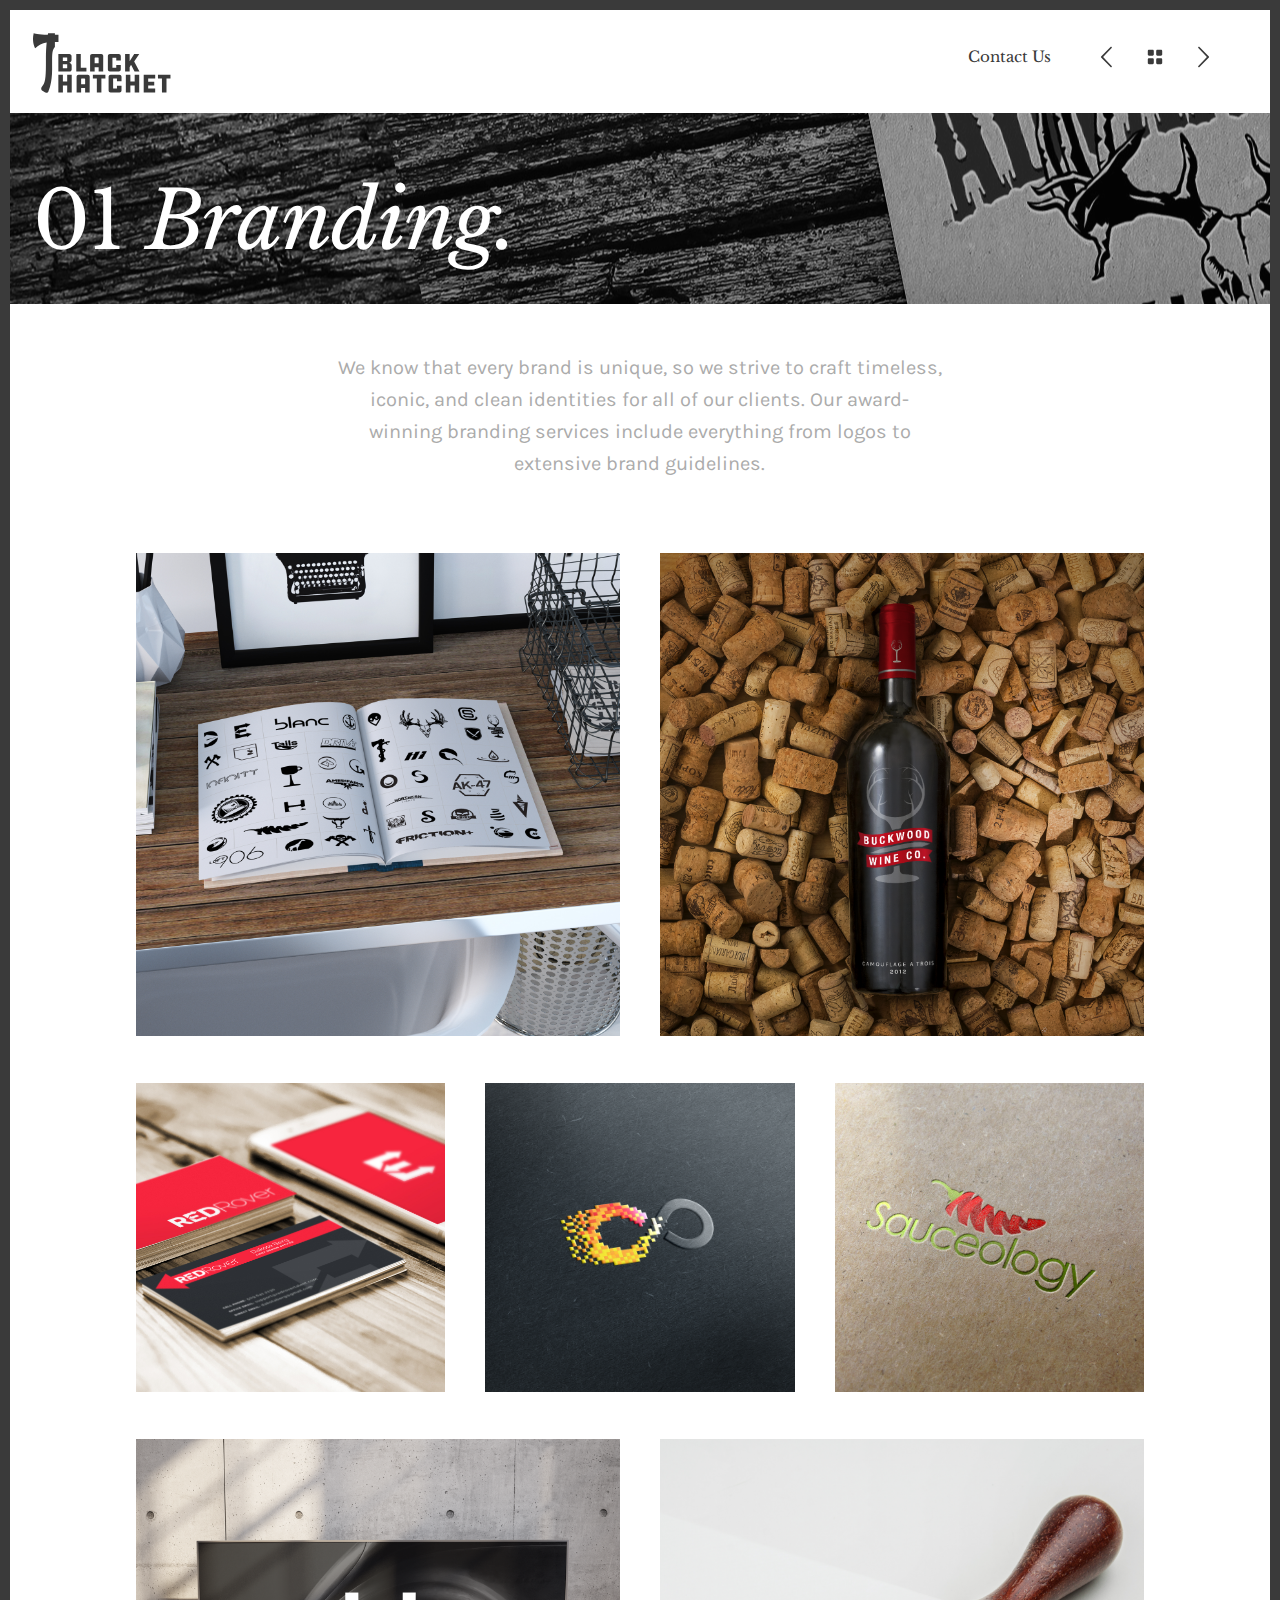
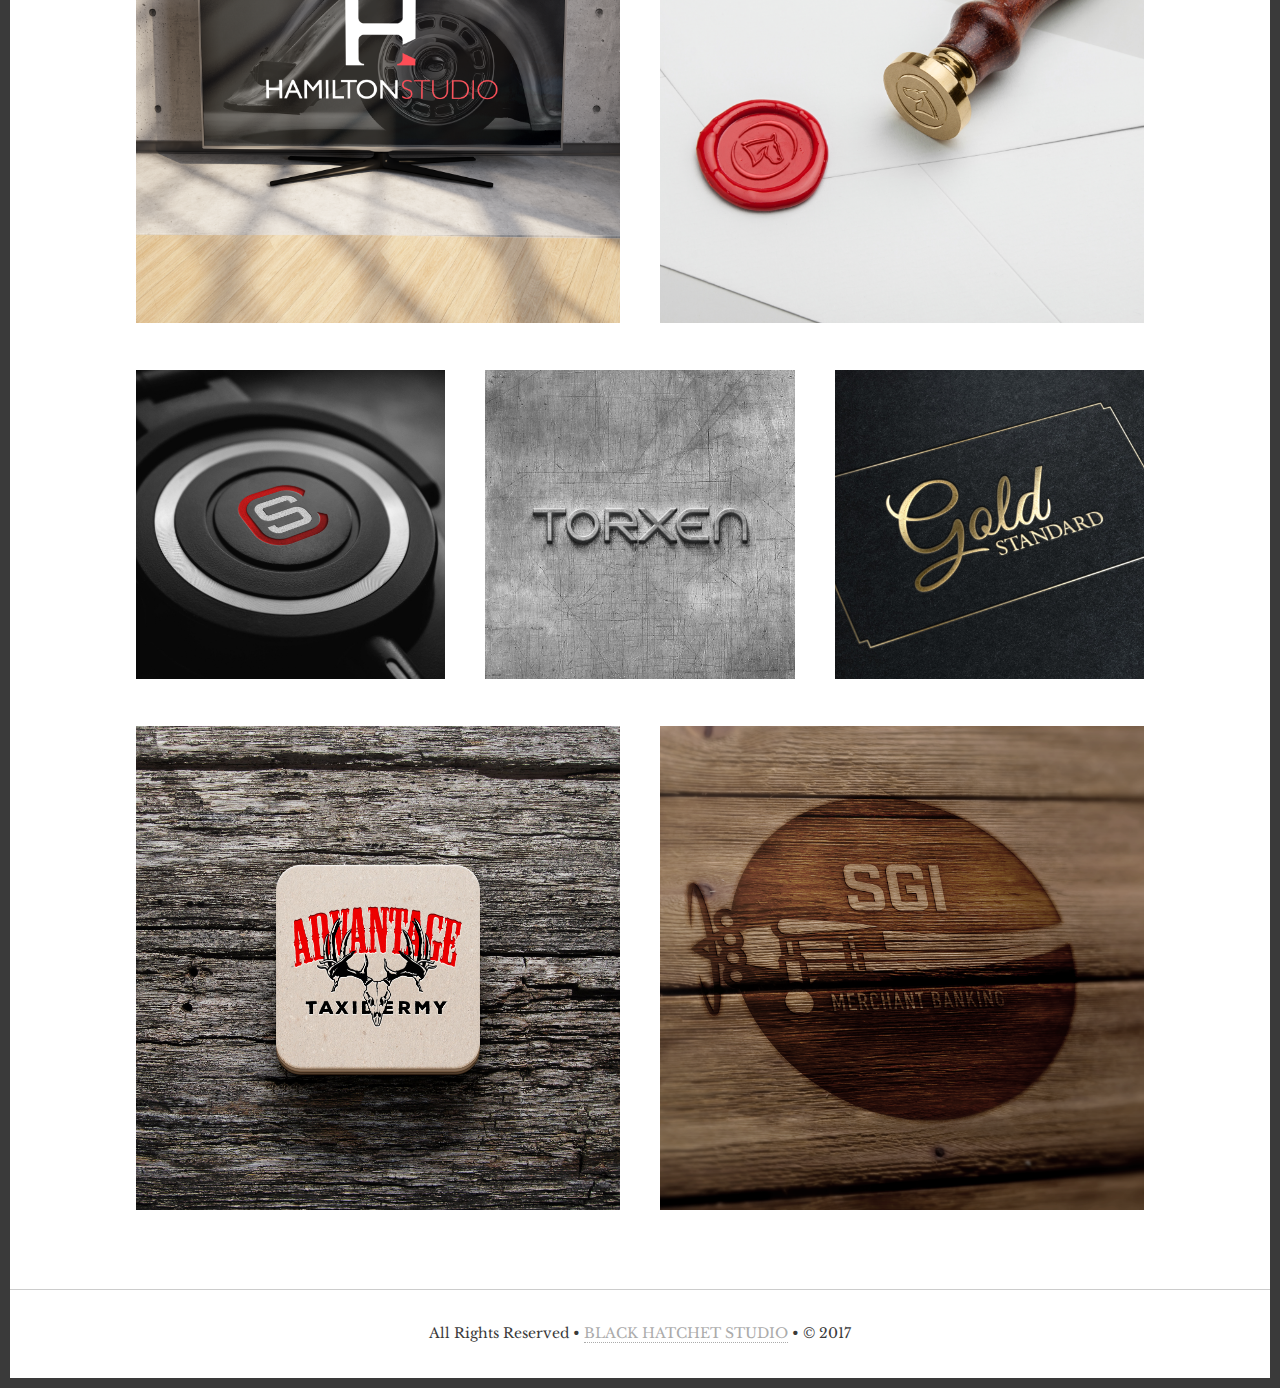
==== commit 8189726d: "Update: photos and contact" ====
--- a/01.html
+++ b/01.html
@@ -23,7 +23,7 @@
   <meta name="theme-color" content="#ffffff">
 
 </head>
-<body class="p01"> <!-- Project Management -->
+<body class="p01">
 <!-- SVG Start -->
   <svg style="position: absolute; width: 0; height: 0; overflow: hidden;" version="1.1" xmlns="http://www.w3.org/2000/svg" xmlns:xlink="http://www.w3.org/1999/xlink">
   <defs>
@@ -66,6 +66,33 @@
         </h2>
       </div>
       <div class="five columns">
+
+          <a class="btn btn-default" href="#" data-featherlight="#fl1">Contact Us</a>
+
+          <div class="lightbox" id="fl1">
+            <h5>Contact Us</h5>
+            <h6>Fill out this form, or drop us a line. We look forward to hearing from you.</h6>
+            <h6>contact@blackhatchet.studio</h6>
+            <br>
+            <div id="contact-area">
+              <form method="post" action="contactengine.php">
+                <div class="row">
+                  <div class="six columns">
+                    <label for="Name">Your Name</label>
+                    <input class="u-full-width" type="text" placeholder="Your Name" name="Name" id="Name">
+                  </div>
+                  <div class="six columns">
+                    <label for="Email">Your email</label>
+                    <input class="u-full-width" type="email" placeholder="email@domain.com" name="Email" id="Email">
+                  </div>
+                </div>
+                <label for="Message">Message</label>
+                <textarea class="u-full-width" placeholder="Hi Black Hatchet…" name="Message" id="Message"></textarea>
+                <input class="button" type="submit" name="submit" value="Submit">
+              </form>
+            </div>
+          </div>
+
         <a href="06.html"><svg class="icon icon-previous"><use xlink:href="#icon-previous"></use></svg></a>
         <a href="index.html"><svg class="icon icon-grid"><use xlink:href="#icon-grid"></use></svg></a>
         <a href="02.html"><svg class="icon icon-next"><use xlink:href="#icon-next"></use></svg></a>
@@ -96,43 +123,70 @@
       <div class="row">
         <div class="six columns">
           <img srcset="
-            img/branding1.jpg" alt="sales target app">
-        </div>
-        <div class="six columns">
-          <img srcset="
-            img/branding2.png" alt="sales target app">
-        </div>
-      </div>
-
-
-      <div class="row approach">
-        <div class="four columns">
-          <img srcset="
-            img/branding3.jpg" alt="sales target app">
-        </div>
-        <div class="four columns">
-          <img srcset="
-            img/branding4.png" alt="sales target app">
-        </div>
-        <div class="four columns">
-          <img srcset="
-            img/branding5.jpg" alt="sales target app">
-        </div>
-      </div>
-
-
-
-      <!--      
-      <hr>
-      <div class="row contributions">
-        <div class="four columns">
-          <h5>Contributions</h5>
-        </div>
-        <div class="eight columns">
-          <p>Business Analysis &#8226; UX Design &#8226; UI Design</p>
-        </div>
-      </div>
-      -->
+            img/01branding/Logos_Mockup.jpg" alt="logos mockup">
+        </div>
+        <div class="six columns">
+          <img srcset="
+            img/01branding/BuckwoodWineCo_Mockup.png" alt="Buckwood Wine Co mockup">
+        </div>
+      </div>
+
+
+      <div class="row approach">
+        <div class="four columns">
+          <img srcset="
+            img/01branding/RedRover_Mockup.jpg" alt="RedRover mockup">
+        </div>
+        <div class="four columns">
+          <img srcset="
+            img/01branding/SGIPixel_Mockup.png" alt="SGI Pixel mockup">
+        </div>
+        <div class="four columns">
+          <img srcset="
+            img/01branding/Sauceology_Mockup.jpg" alt="Sauceology mockup">
+        </div>
+      </div>
+
+
+      <div class="row approach">
+        <div class="six columns">
+          <img srcset="
+            img/01branding/HamiltonStudio_Mockup.png" alt="Hamilton Studio mockup">
+        </div>
+        <div class="six columns">
+          <img srcset="
+            img/01branding/Chariot_Wax_Mockup.png" alt="Chariot Wax mockup">
+        </div>
+      </div>
+
+
+      <div class="row approach">
+        <div class="four columns">
+          <img srcset="
+            img/01branding/Headphones_Logo_Mockup.png" alt="SportsCastr headphones mockup">
+        </div>
+        <div class="four columns">
+          <img srcset="
+            img/01branding/Torxen_Mockup.png" alt="Torxen mockup">
+        </div>
+        <div class="four columns">
+          <img srcset="
+            img/01branding/GoldStandard_Mockup.jpg" alt="Gold Standard mockup">
+        </div>
+      </div>
+
+
+      <div class="row approach">
+        <div class="six columns">
+          <img srcset="
+            img/01branding/AdvantageTaxidermy_Mockup.jpg" alt="Advantage Taxidermy mockup">
+        </div>
+        <div class="six columns">
+          <img srcset="
+            img/01branding/SGIMB_Mockup.png" alt="SGIMB mockup">
+        </div>
+      </div>
+
 
     </div>
   </article>
@@ -147,12 +201,6 @@
       <div class="row contact">
         <p>All Rights Reserved &#8226; <a href="http://blackhatchet.studio">BLACK HATCHET STUDIO</a> &#8226; &#169; 2017
         </p>
-        <!--
-        <div class="social">
-          <a href="https://www.instagram.com/trenthp/"><svg class="icon icon-instagram"><use xlink:href="#icon-instagram"></use></svg></a>
-          <a href="https://www.linkedin.com/in/trenthp/"><svg class="icon icon-linkedin"><use xlink:href="#icon-linkedin"></use></svg></a>
-        </div>
-        -->
       </div>
     </div>
   </footer>
--- a/css/styles.css
+++ b/css/styles.css
@@ -699,7 +699,8 @@
 textarea {
   min-height: 65px;
   padding-top: 6px;
-  padding-bottom: 6px; }
+  padding-bottom: 6px;
+  background: #fff; }
 
 input[type="email"]:focus,
 input[type="number"]:focus,
@@ -1098,6 +1099,129 @@
 .padding-left-8x {
   padding-left: 64px; }
 
+/**
+ * Featherlight – ultra slim jQuery lightbox
+ * Version 1.7.1 - http://noelboss.github.io/featherlight/
+ *
+ * Copyright 2017, Noël Raoul Bossart (http://www.noelboss.com)
+ * MIT Licensed.
+**/
+@media all {
+  .lightbox {
+    display: none; }
+
+  .featherlight {
+    display: none;
+    /* dimensions: spanning the background from edge to edge */
+    position: fixed;
+    top: 0;
+    right: 0;
+    bottom: 0;
+    left: 0;
+    z-index: 2147483647;
+    /* z-index needs to be >= elements on the site. */
+    /* position: centering content */
+    text-align: center;
+    /* insures that the ::before pseudo element doesn't force wrap with fixed width content; */
+    white-space: nowrap;
+    /* styling */
+    cursor: pointer;
+    background: #333;
+    /* IE8 "hack" for nested featherlights */
+    background: transparent; }
+
+  /* support for nested featherlights. Does not work in IE8 (use JS to fix) */
+  .featherlight:last-of-type {
+    background: rgba(255, 255, 255, 0.97); }
+
+  .featherlight:before {
+    /* position: trick to center content vertically */
+    content: '';
+    display: inline-block;
+    height: 100%;
+    vertical-align: middle; }
+
+  .featherlight .featherlight-content {
+    /* make content container for positioned elements (close button) */
+    position: relative;
+    /* position: centering vertical and horizontal */
+    text-align: left;
+    margin-top: 6%;
+    display: inline-block;
+    /* dimensions: cut off images */
+    overflow: auto;
+    padding: 25px 25px 0;
+    border-bottom: 25px solid transparent;
+    /* dimensions: handling large content */
+    margin-left: 5%;
+    margin-right: 5%;
+    max-height: 95%;
+    width: 50%;
+    /* styling */
+    cursor: auto;
+    /* reset white-space wrapping */
+    white-space: normal; }
+
+  /* contains the content */
+  .featherlight .featherlight-inner {
+    /* make sure its visible */
+    display: block; }
+
+  .featherlight .featherlight-close-icon {
+    /* position: centering vertical and horizontal */
+    position: absolute;
+    z-index: 9999;
+    top: 0;
+    right: 0;
+    /* dimensions: 25px x 25px */
+    line-height: 25px;
+    width: 25px;
+    /* styling */
+    cursor: pointer;
+    text-align: center;
+    font-family: Arial, sans-serif;
+    background: #fff;
+    /* Set the background in case it overlaps the content */
+    background: rgba(255, 255, 255, 0.3);
+    color: #000;
+    border: none;
+    padding: 0; }
+
+  /* See http://stackoverflow.com/questions/16077341/how-to-reset-all-default-styles-of-the-html5-button-element */
+  .featherlight .featherlight-close-icon::-moz-focus-inner {
+    border: 0;
+    padding: 0; }
+
+  .featherlight .featherlight-image {
+    /* styling */
+    width: 100%; }
+
+  .featherlight-iframe .featherlight-content {
+    /* removed the border for image croping since iframe is edge to edge */
+    border-bottom: 0;
+    padding: 0;
+    -webkit-overflow-scrolling: touch;
+    overflow-y: scroll; }
+
+  .featherlight iframe {
+    /* styling */
+    border: none; }
+
+  .featherlight * {
+    /* See https://github.com/noelboss/featherlight/issues/42 */
+    -webkit-box-sizing: border-box;
+    -moz-box-sizing: border-box;
+    box-sizing: border-box; } }
+/* handling phones and small screens */
+@media only screen and (max-width: 1024px) {
+  .featherlight .featherlight-content {
+    /* dimensions: maximize lightbox with for small screens */
+    margin-left: 0;
+    margin-right: 0;
+    max-height: 98%;
+    width: 90%;
+    padding: 10px 10px 0;
+    border-bottom: 10px solid transparent; } }
 /* Variables
 –––––––––––––––––––––––––––––––––––––––––––––––––– */
 /* Header
@@ -1127,7 +1251,7 @@
   transition: border color .3s; }
   nav h2 a img:hover {
     border: none;
-    color: #ee4938; }
+    color: #DBA93A; }
 
 /* Grid Section
 –––––––––––––––––––––––––––––––––––––––––––––––––– */
@@ -1148,12 +1272,19 @@
   -o-transition: border .3s;
   transition: border .3s; }
   a img:hover {
-    border: 4px solid #ee4938; }
+    border: 4px solid #DBA93A; }
 
 .responsive-image {
   width: 100%;
   background-size: 100% 100%; }
 
+.grid-row {
+  margin-top: 64px; }
+
+@media (max-width: 550px) {
+  .grid-row,
+  .grid-row-second {
+    margin-top: 40px; } }
 /* Footer
 –––––––––––––––––––––––––––––––––––––––––––––––––– */
 footer {
@@ -1172,14 +1303,14 @@
     -o-transition: color .3s;
     transition: color .3s; }
     .contact a:hover {
-      border-bottom: 1px dotted #ee4938;
-      color: #ee4938; }
+      border-bottom: 1px dotted #DBA93A;
+      color: #DBA93A; }
 
 div.social a {
   border-bottom: none; }
 
 .icon {
-  color: #ababab;
+  color: #3a3a3a;
   display: inline-block;
   font-size: 24px;
   width: 1em;
@@ -1193,14 +1324,13 @@
   -o-transition: color .3s;
   transition: color .3s; }
   .icon:hover {
-    color: #ee4938; }
+    color: #DBA93A; }
   .icon:first-child {
     margin-right: 10px; }
   .icon:last-child {
     margin-left: 10px; }
 
 .icon.icon-logo {
-  color: #3a3a3a;
   margin-left: 0;
   margin-right: 0;
   width: 138px;
@@ -1210,7 +1340,7 @@
   -o-transition: color .3s;
   transition: color .3s; }
   .icon.icon-logo:hover {
-    color: #ee4938; }
+    color: #DBA93A; }
 
 /* Project 01
 –––––––––––––––––––––––––––––––––––––––––––––––––– */
@@ -1237,6 +1367,10 @@
     font-family: "Karla", sans-serif; }
   body.p01 article p {
     color: #ababab; }
+  body.p01 .btn {
+    margin-right: 3rem; }
+  body.p01 .five .btn {
+    vertical-align: middle; }
   body.p01 .icon {
     background: #fff;
     color: #3a3a3a;
@@ -1246,7 +1380,7 @@
     transition: color background .3s; }
     body.p01 .icon:hover {
       /*background: $color-dark;*/
-      color: #ee4938; }
+      color: #DBA93A; }
   body.p01 .branding {
     background: url(../img/01bg.png) center no-repeat #555;
     padding: 4em 3em 1em 1.5em; }
@@ -1277,19 +1411,6 @@
     padding: 4em 3em 1em 1.5em; }
     body.p01 .about span {
       font-style: italic; }
-  body.p01 nav a {
-    border-bottom: none; }
-    body.p01 nav a:hover {
-      background: none;
-      border-bottom: none; }
-  body.p01 nav .five {
-    margin-top: 1%;
-    text-align: right; }
-  @media (max-width: 550px) {
-    body.p01 nav,
-    body.p01 nav .five {
-      text-align: center;
-      margin-bottom: 16px; } }
   body.p01 h1 {
     color: #fff; }
   body.p01 .article01 {
@@ -1312,11 +1433,23 @@
         font-weight: 700; }
     body.p01 .article01 .approach,
     body.p01 .article01 .result {
-      margin-top: 48px;
-      margin-bottom: 48px; }
+      margin-top: 40px;
+      margin-bottom: 40px; }
     body.p01 .article01 .contributions {
       margin-top: 64px;
       margin-bottom: 32px; }
+    @media (max-width: 1200px) {
+      body.p01 .article01 .section-description {
+        min-width: 100%; }
+      body.p01 .article01 .approach,
+      body.p01 .article01 .result {
+        margin-top: 24px;
+        margin-bottom: 24px; } }
+    @media (max-width: 1200px) {
+      body.p01 .article01 .approach,
+      body.p01 .article01 .result {
+        margin-top: 8px;
+        margin-bottom: 8px; } }
   body.p01 footer p {
     font-family: "Libre Baskerville", serif; }
 
@@ -1346,6 +1479,10 @@
 h5 {
   font-size: 2rem;
   font-weight: 700;
+  margin-bottom: .5rem; }
+
+h6 {
+  font-family: "Karla", sans-serif;
   margin-bottom: .5rem; }
 
 a {
@@ -1360,6 +1497,107 @@
   a:hover {
     /*background: $color-dark;*/
     border-bottom: 1px dotted #3a3a3a;
-    color: #ee4938; }
+    color: #DBA93A; }
+
+nav a {
+  border-bottom: none; }
+  nav a:hover {
+    background: none;
+    border-bottom: none; }
+
+nav .five,
+nav .two {
+  margin-top: 1%;
+  text-align: right; }
+
+@media (max-width: 550px) {
+  nav,
+  nav .five {
+    text-align: center;
+    margin-bottom: 16px; } }
+.contact-btn {
+  background-color: #fff;
+  text-decoration: none; }
+
+nav .one a {
+  border-bottom: none; }
+
+input[type="email"]:focus,
+input[type="number"]:focus,
+input[type="search"]:focus,
+input[type="text"]:focus,
+input[type="tel"]:focus,
+input[type="url"]:focus,
+input[type="password"]:focus,
+input:focus,
+textarea:focus,
+select:focus {
+  border: 1px solid #DBA93A;
+  outline: 0; }
+
+.button,
+button,
+input[type="submit"],
+input[type="reset"],
+input[type="button"] {
+  display: inline-block;
+  height: 46px;
+  padding: 0 30px;
+  color: #DBA93A;
+  text-align: center;
+  font-family: "Karla", sans-serif;
+  font-size: 1.5rem;
+  font-weight: 600;
+  line-height: 38px;
+  letter-spacing: .1rem;
+  text-transform: uppercase;
+  text-decoration: none;
+  white-space: nowrap;
+  width: 100%;
+  background-color: #fff;
+  border-radius: 0;
+  border: 1px solid #DBA93A;
+  cursor: pointer;
+  box-sizing: border-box;
+  -webkit-transition: color background .3s;
+  -moz-transition: color background .3s;
+  -o-transition: color background .3s;
+  transition: color background .3s; }
+  .button:hover,
+  button:hover,
+  input[type="submit"]:hover,
+  input[type="reset"]:hover,
+  input[type="button"]:hover {
+    background: #DBA93A;
+    border: none;
+    color: #fff; }
+
+label,
+legend {
+  display: block;
+  margin-bottom: .5rem;
+  font-weight: normal; }
+
+input[type="email"],
+input[type="number"],
+input[type="search"],
+input[type="text"],
+input[type="tel"],
+input[type="url"],
+input[type="password"],
+textarea,
+select {
+  height: 38px;
+  padding: 6px 10px;
+  /* The 6px vertically centers text on FF, ignored by Webkit */
+  background-color: #fff;
+  border: 1px solid #D1D1D1;
+  border-radius: 0;
+  box-shadow: none;
+  box-sizing: border-box; }
+
+.thanks {
+  height: 100vh;
+  text-align: center; }
 
 /*# sourceMappingURL=styles.css.map */
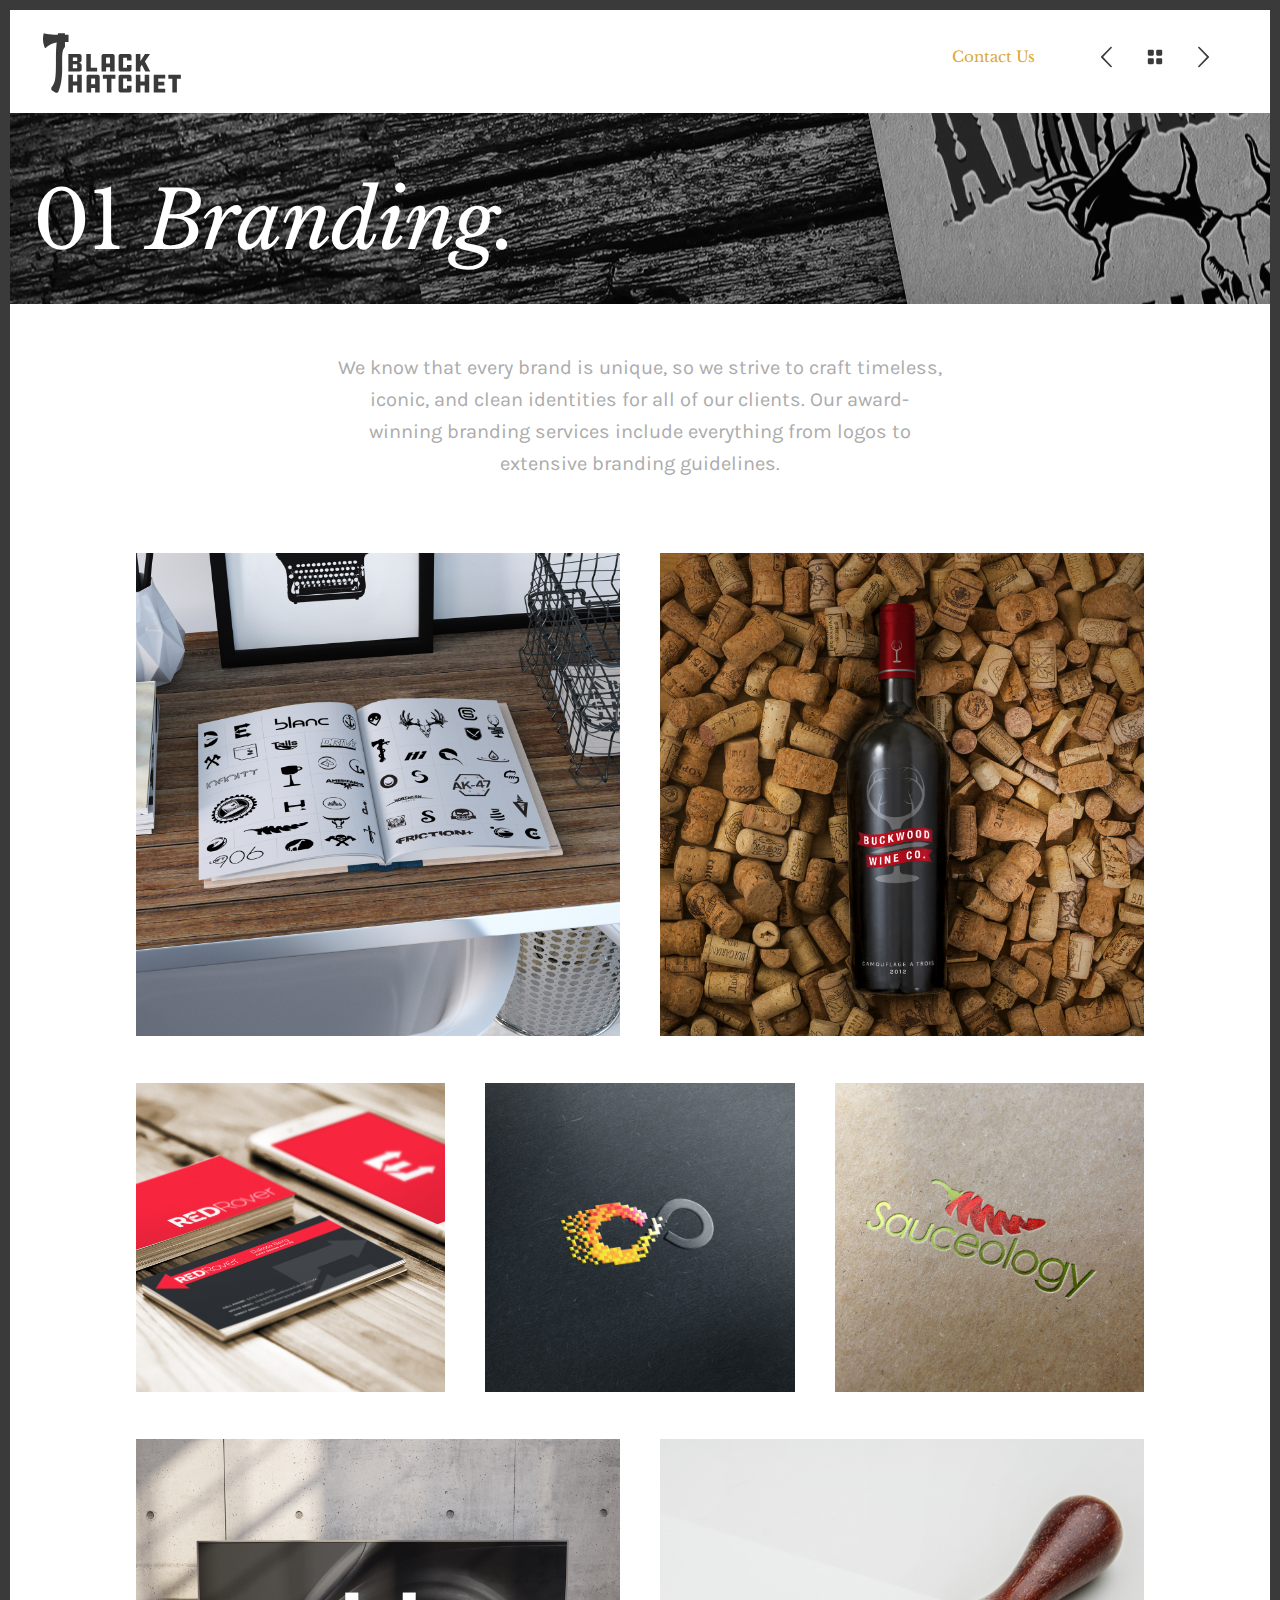
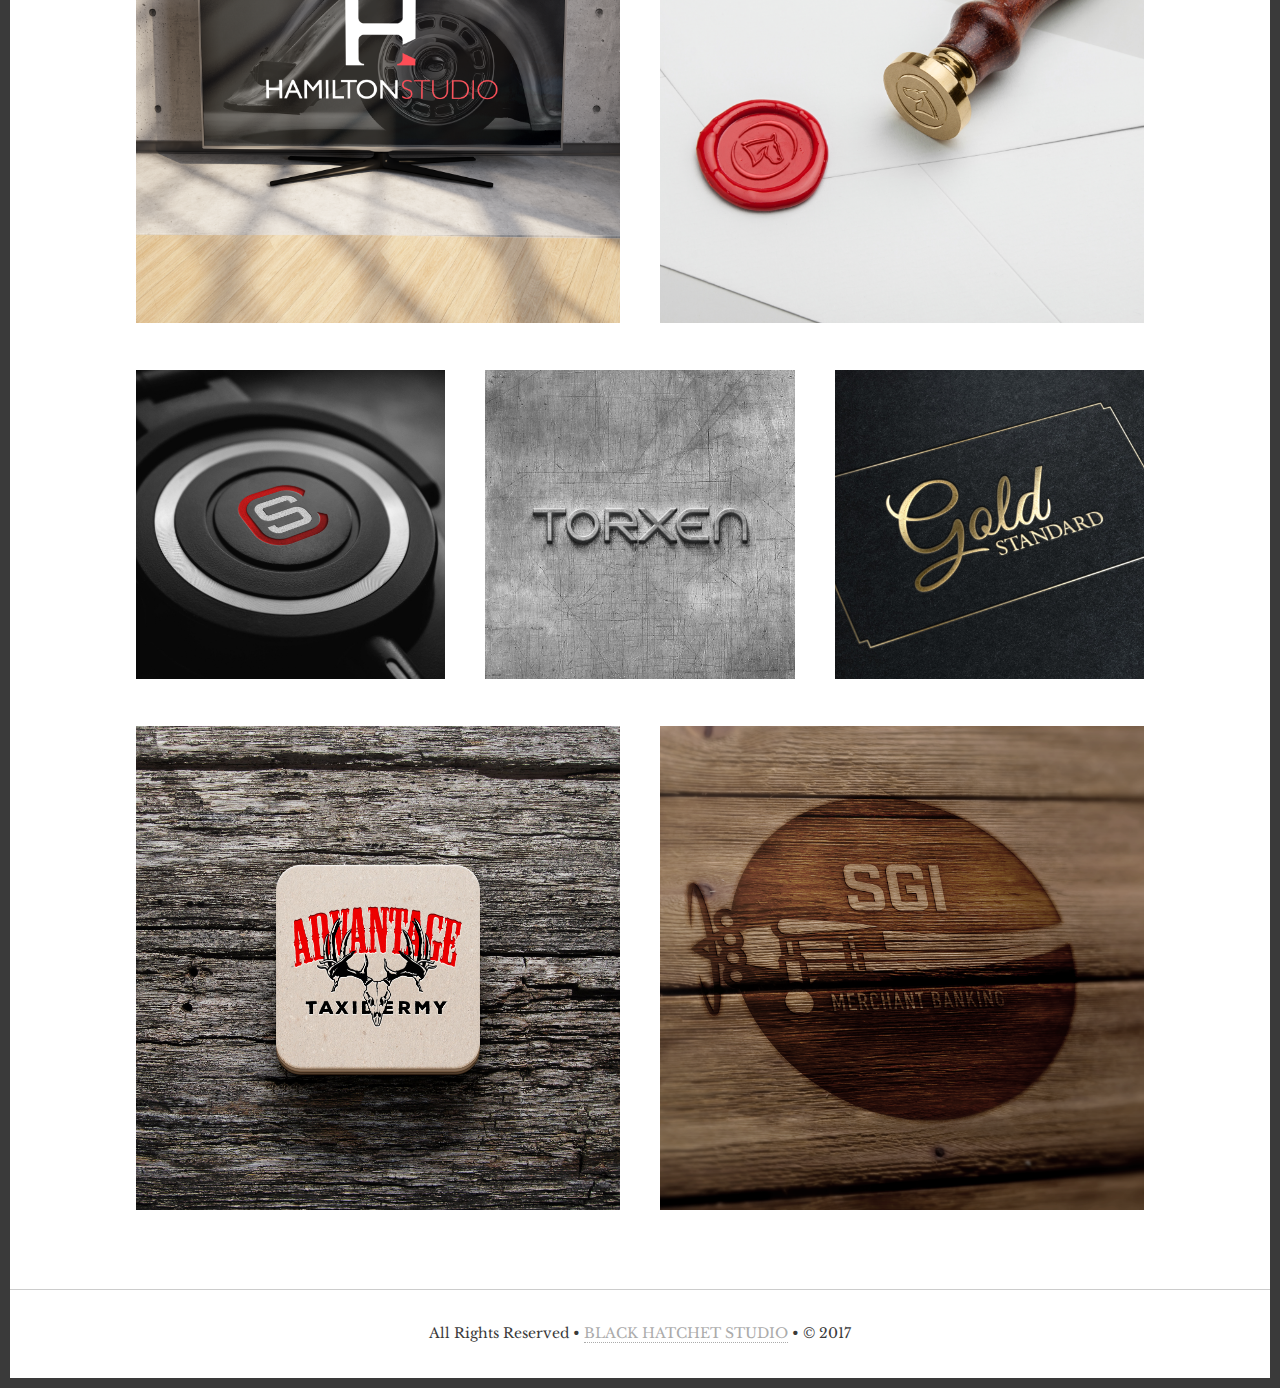
==== commit 6f122ea7: "Finalizing update" ====
--- a/01.html
+++ b/01.html
@@ -4,9 +4,19 @@
 
   <meta charset="utf-8">
   <title>Black Hatchet</title>
-  <meta name="description" content="Trent Holms Petersen is an UX designer, UI designer, product designer, and consultant">
-  <meta name="author" content="Trent Petersen">
-  <meta name="keywords" content="designer, design, web design, ux design, ui design, product design, responsive design, responsive web design, user experience, ux, interface design, ui, information design, content strategy, website, html, css, holistic design">
+<!--SEO 
+  <meta name="title" content="Black Hatchet Branding">
+  <meta name="description" content="Black Hatchet Design Studio strives to craft timeless, iconic, and clean identities and branding for all of our clients.">
+  <meta name="author" content="Black Hatchet">
+  <meta name="keywords" content="design agency, design studio, branding, brand identity, design, content strategy">
+
+  <meta property="og:site_name" content="Black Hatchet Design Studio">
+  <meta property="og:title" content="Black Hatchet Branding">
+  <meta property="og:type" content="website">
+  <meta property="og:description" content="Black Hatchet Design Studio strives to craft timeless, iconic, and clean identities and branding for all of our clients.">
+  <meta property="og:image" content="http://blackhatchet.studio/img/grid-01.png">
+  <meta property="og:url" content="http://blackhatchet.studio/01.html">
+-->
 
   <meta name="viewport" content="width=device-width, initial-scale=1">
 
@@ -49,7 +59,19 @@
   </symbol>
   <symbol id="icon-logo" viewBox="0 0 74 32">
   <title>logo</title>
-  <path d="M13.593 20.584v-9.444h5.82c0.030-0.003 0.066-0.004 0.101-0.004 0.639 0 1.157 0.518 1.157 1.157 0 0.013-0 0.027-0.001 0.040l0-0.002v2.099c-0.017 0.744-0.565 1.354-1.279 1.469l-0.009 0.001c0.867 0.208 1.358 0.796 1.358 1.429v2.058c0.001 0.018 0.002 0.040 0.002 0.061 0 0.633-0.513 1.146-1.146 1.146-0.040 0-0.079-0.002-0.118-0.006l0.005 0zM18.337 13.168c0-0.001 0-0.002 0-0.004 0-0.078-0.063-0.141-0.141-0.141-0 0-0 0-0 0h-2.195v1.957h2.195c0.001 0 0.003 0 0.005 0 0.076 0 0.138-0.062 0.138-0.138 0-0.005-0-0.010-0.001-0.016l0 0.001zM18.337 16.863c0-0.003 0-0.007 0-0.011 0-0.078-0.063-0.141-0.141-0.141-0 0-0 0-0 0h-2.195v2.084h2.195c0.003 0 0.008 0.001 0.012 0.001 0.072 0 0.13-0.058 0.13-0.13 0-0.004-0-0.008-0.001-0.012l0 0zM23.207 11.14h2.419v7.401h3.025v2.043h-5.444zM37.633 20.584h-2.437v-2.352h-2.14v2.352h-2.433v-8.339c-0.001-0.021-0.002-0.045-0.002-0.069 0-0.579 0.47-1.049 1.049-1.049 0.024 0 0.049 0.001 0.073 0.002l-0.003-0h4.8c0.021-0.001 0.045-0.002 0.069-0.002 0.58 0 1.049 0.47 1.049 1.049 0 0.024-0.001 0.049-0.002 0.072l0-0.003zM35.196 16.19v-2.839c0-0.167-0.141-0.279-0.335-0.279h-1.511c-0.003-0-0.007-0-0.011-0-0.155 0-0.281 0.125-0.283 0.279v2.839zM47.077 17.057v2.448c-0.002 0.597-0.486 1.080-1.083 1.080-0.012 0-0.023-0-0.035-0.001l0.002 0h-4.733c-0.006 0-0.012 0-0.019 0-0.586 0-1.060-0.475-1.060-1.060 0-0.007 0-0.013 0-0.020v0.001-7.304c0.006-0.589 0.485-1.064 1.075-1.064 0.001 0 0.003 0 0.004 0h4.744c0 0 0.001 0 0.001 0 0.598 0 1.086 0.47 1.115 1.062l0 0.003v2.434h-2.437v-1.313c0-0.001 0-0.001 0-0.002 0-0.075-0.054-0.137-0.126-0.15l-0.001-0h-1.779c-0.083 0.002-0.151 0.069-0.153 0.152v5.079c0.002 0.079 0.066 0.142 0.145 0.142 0.003 0 0.005-0 0.008-0h1.778c0.071-0.006 0.127-0.065 0.127-0.137 0-0.001-0-0.003-0-0.004v0-1.343zM54.437 20.584l-1.86-3.609-0.755 1.258v2.363h-2.434v-9.455h2.434v3.929l2.448-3.933h2.713l-2.727 4.093 2.839 5.343zM20.77 31.777h-2.433v-3.751h-2.307v3.751h-2.437v-9.451h2.433v3.609h2.307v-3.609h2.433zM30.381 31.777h-2.433v-2.352h-2.14v2.352h-2.433v-8.335c-0.001-0.021-0.002-0.045-0.002-0.069 0-0.579 0.47-1.049 1.049-1.049 0.024 0 0.049 0.001 0.073 0.002l-0.003-0h4.8c0.021-0.001 0.045-0.002 0.069-0.002 0.579 0 1.049 0.47 1.049 1.049 0 0.024-0.001 0.049-0.002 0.073l0-0.003zM27.948 27.382v-2.824c0-0.167-0.141-0.279-0.335-0.279h-1.511c-0.003-0-0.007-0-0.011-0-0.155 0-0.281 0.125-0.283 0.279v2.839zM38.82 22.326v2.043h-2.14v7.408h-2.448v-7.401h-2.128v-2.050zM47.468 28.246v2.448c-0.002 0.597-0.486 1.080-1.083 1.080-0.012 0-0.023-0-0.035-0.001l0.002 0h-4.733c-0.006 0-0.012 0-0.019 0-0.586 0-1.060-0.475-1.060-1.060 0-0.007 0-0.013 0-0.020v0.001-7.297c0.006-0.589 0.485-1.064 1.075-1.064 0.001 0 0.003 0 0.004 0h4.744c0 0 0.001 0 0.001 0 0.598 0 1.086 0.471 1.115 1.062l0 0.003v2.433h-2.456v-1.314c0-0.001 0-0.001 0-0.002 0-0.075-0.054-0.137-0.126-0.15l-0.001-0h-1.779c-0.083 0.002-0.151 0.069-0.153 0.152v5.079c0.002 0.079 0.066 0.142 0.145 0.142 0.003 0 0.005-0 0.008-0h1.778c0.071-0.006 0.127-0.065 0.127-0.137 0-0.001-0-0.003-0-0.004v0-1.343zM56.956 31.773h-2.434v-3.747h-2.307v3.751h-2.434v-9.451h2.434v3.609h2.307v-3.609h2.434zM59.364 22.326h6.169v2.028h-3.766v1.652h3.245v2.013h-3.245v1.708h3.751v2.050h-6.154zM73.719 22.326v2.043h-2.14v7.408h-2.433v-7.401h-2.14v-2.050zM11.754 0.871v-0.871h-3.661s-0.067 0.286-0.171 0.837c-4.945-0.16-7.55-0.837-7.55-0.837-1.176 5.072 0.819 8.104 0.819 8.104 1.605-1.638 3.719-2.772 6.085-3.147l0.062-0.008c-0.263 2.416-0.413 5.218-0.413 8.055 0 0.059 0 0.119 0 0.178l-0-0.009c0 8.231 0.067 12.651-1.686 14.884-1.28 1.63-1.012 2.296 0.268 3.126 1.667 1.079 2.419 1.008 2.701 0.212s2.050-4.465 2.050-12.045-0.249-10.128 1.488-11.877v-2.709h1.913v-3.892z"></path>
+  <path d="M19.385 15.914c0.871-0.213 1.297-0.832 1.297-1.471v-2.11c0-0.697-0.484-1.181-1.258-1.181h-5.827v9.448h5.885c0.774 0 1.258-0.465 1.258-1.2v-2.052c0-0.639-0.484-1.22-1.355-1.433zM18.34 18.663c0.001 0.004 0.001 0.009 0.001 0.014 0 0.067-0.055 0.122-0.122 0.122-0.005 0-0.010-0-0.015-0.001l0.001 0h-2.188v-2.091h2.182c0.076 0 0.137 0.062 0.137 0.137 0 0.006-0 0.012-0.001 0.018l0-0.001zM18.34 14.83c0.001 0.005 0.001 0.011 0.001 0.017 0 0.076-0.061 0.137-0.137 0.137h-2.188v-1.955h2.182c0.076 0 0.137 0.062 0.137 0.137 0 0.006-0 0.012-0.001 0.018l0-0.001z"></path>
+  <path d="M23.218 11.151h2.42v7.396h3.388v2.052h-5.808v-9.448z"></path>
+  <path d="M37.293 11.151h-4.801c-0.017-0.001-0.037-0.002-0.058-0.002-0.578 0-1.047 0.469-1.047 1.047 0 0.020 0.001 0.040 0.002 0.060l-0-0.003v8.344h2.439v-2.343h2.149v2.343h2.439v-8.344c0-0.010 0-0.021 0-0.032 0-0.592-0.48-1.073-1.073-1.073-0.018 0-0.036 0-0.053 0.001l0.002-0zM35.957 16.204h-2.149v-2.846c0.005-0.151 0.129-0.271 0.281-0.271 0.003 0 0.007 0 0.010 0h1.51c0.011-0.001 0.023-0.002 0.036-0.002 0.155 0 0.282 0.12 0.293 0.272l0 0.001v2.846z"></path>
+  <path d="M47.476 17.075v2.439c-0.001 0.599-0.487 1.084-1.086 1.084-0.006 0-0.012-0-0.018-0h-4.748c-0.004 0-0.009 0-0.014 0-0.591 0-1.071-0.479-1.071-1.071 0-0.005 0-0.010 0-0.014v0.001-7.299c0.008-0.59 0.487-1.065 1.078-1.065 0.002 0 0.004 0 0.006 0h4.743c0.002-0 0.005-0 0.008-0 0.594 0 1.078 0.473 1.095 1.063l0 0.002v2.439h-2.439v-1.316c-0.004-0.077-0.061-0.14-0.134-0.155l-0.001-0h-1.781c-0.083 0.006-0.149 0.072-0.155 0.154l-0 0.001v5.072c0.007 0.076 0.071 0.136 0.148 0.136 0.002 0 0.005-0 0.007-0h1.781c0.073-0.005 0.131-0.063 0.136-0.135l0-0v-1.336z"></path>
+  <path d="M54.833 20.599l-1.839-3.62-0.774 1.258v2.362h-2.439v-9.448h2.439v3.93l2.459-3.93h2.71l-2.73 4.104 2.846 5.343h-2.672z"></path>
+  <path d="M20.779 31.789h-2.439v-3.756h-2.304v3.756h-2.439v-9.448h2.439v3.62h2.304v-3.62h2.439v9.448z"></path>
+  <path d="M29.278 22.341h-4.801c-0.017-0.001-0.037-0.002-0.058-0.002-0.578 0-1.047 0.469-1.047 1.047 0 0.020 0.001 0.041 0.002 0.061l-0-0.003v8.344h2.439v-2.343h2.149v2.343h2.434v-8.344c0-0.009 0-0.021 0-0.032 0-0.592-0.48-1.073-1.073-1.073-0.016 0-0.032 0-0.047 0.001l0.002-0zM27.962 27.394h-2.149v-2.846c0-0.001 0-0.002 0-0.003 0-0.149 0.12-0.269 0.269-0.269 0.008 0 0.015 0 0.022 0.001l-0.001-0h1.51c0.011-0.001 0.023-0.002 0.036-0.002 0.155 0 0.282 0.12 0.293 0.272l0 0.001v2.846z"></path>
+  <path d="M38.822 22.341v2.052h-2.13v7.396h-2.439v-7.395h-2.149v-2.052h6.718z"></path>
+  <path d="M47.476 28.265v2.439c-0.001 0.599-0.487 1.084-1.086 1.084-0.006 0-0.012-0-0.018-0h-4.748c-0.004 0-0.009 0-0.014 0-0.591 0-1.071-0.479-1.071-1.071 0-0.005 0-0.010 0-0.014v0.001-7.299c0.008-0.59 0.487-1.065 1.078-1.065 0.002 0 0.004 0 0.006 0h4.743c0.002-0 0.005-0 0.008-0 0.594 0 1.078 0.473 1.095 1.063l0 0.002v2.439h-2.439v-1.316c-0.004-0.077-0.061-0.14-0.134-0.155l-0.001-0h-1.781c-0.083 0.006-0.149 0.072-0.155 0.154l-0 0.001v5.072c0.007 0.076 0.071 0.136 0.148 0.136 0.002 0 0.005-0 0.007-0h1.781c0.073-0.005 0.131-0.063 0.136-0.135l0-0v-1.336z"></path>
+  <path d="M56.963 31.789h-2.439v-3.756h-2.304v3.756h-2.439v-9.448h2.439v3.62h2.304v-3.62h2.439v9.448z"></path>
+  <path d="M59.383 22.341h6.156v2.033h-3.736v1.646h3.233v2.013h-3.233v1.723h3.736v2.033h-6.156v-9.448z"></path>
+  <path d="M73.922 22.341v2.052h-2.13v7.396h-2.439v-7.395h-2.149v-2.052h6.718z"></path>
+  <path d="M11.757 0.871v-0.871h-3.659s-0.077 0.29-0.174 0.832c-4.956-0.155-7.55-0.832-7.55-0.832-1.181 5.072 0.813 8.112 0.813 8.112 1.609-1.638 3.725-2.772 6.094-3.148l0.062-0.008c-0.259 2.373-0.407 5.126-0.407 7.913 0 0.111 0 0.221 0.001 0.332l-0-0.017c0 8.228 0.058 12.661-1.684 14.888-1.278 1.626-1.007 2.304 0.271 3.117 1.665 1.084 2.42 1.007 2.71 0.213s2.052-4.453 2.052-12.042-0.252-10.125 1.491-11.887v-2.71h1.917v-3.891z"></path>
   </symbol>
   </defs>
   </svg>
@@ -72,7 +94,7 @@
           <div class="lightbox" id="fl1">
             <h5>Contact Us</h5>
             <h6>Fill out this form, or drop us a line. We look forward to hearing from you.</h6>
-            <h6>contact@blackhatchet.studio</h6>
+            <h6><strong>contact@blackhatchet.studio</strong></h6>
             <br>
             <div id="contact-area">
               <form method="post" action="contactengine.php">
@@ -115,7 +137,7 @@
     <div class="container article01">
       
       <div class="row section-description">
-        <p>We know that every brand is unique, so we strive to craft timeless, iconic, and clean identities for all of our clients. Our award-winning branding services include everything from logos to extensive brand guidelines.</p>
+        <p>We know that every brand is unique, so we strive to craft timeless, iconic, and clean identities for all of our clients. Our award-winning branding services include everything from logos to extensive branding guidelines.</p>
       
       </div>
 
@@ -207,5 +229,9 @@
 <!-- Footer Start -->
 
 
+  <script src="js/jquery-1.7.0.min.js"></script>
+  <script type="text/javascript" src="js/featherlight.js"></script>
+
+
 </body>
 </html>--- a/css/styles.css
+++ b/css/styles.css
@@ -1231,17 +1231,18 @@
   /*border: 20px solid $color-dark;*/
   color: #3a3a3a; }
 
-nav {
-  margin: 1.5em 3em 0 1.5em; }
-  nav h2 a {
-    border-bottom: none; }
-    nav h2 a:hover {
-      border: none; }
+nav h2 a {
+  border-bottom: none; }
+  nav h2 a:hover {
+    border: none; }
 
 p {
   font-size: 1.4rem; }
 
-nav h2 a img {
+nav h1 a {
+  background: none; }
+
+nav h1 a img {
   border: none;
   color: #3a3a3a;
   height: 60px;
@@ -1249,10 +1250,92 @@
   -moz-transition: border color .3s;
   -o-transition: border color .3s;
   transition: border color .3s; }
-  nav h2 a img:hover {
+  nav h1 a img:hover {
     border: none;
     color: #DBA93A; }
 
+.landing {
+  background: url(../img/indexbg.png) center no-repeat #555;
+  padding-top: 4em; }
+  .landing span {
+    font-style: italic; }
+
+header .landing {
+  text-align: center; }
+
+.cta {
+  margin-top: 68px;
+  margin-bottom: 88px; }
+
+.ctabtn .btn {
+  color: #fff;
+  background: none;
+  border: 2px solid #fff;
+  font-family: "Karla", sans-serif;
+  font-size: 1.25em;
+  letter-spacing: 8px;
+  padding: 24px 32px;
+  -webkit-transition: background color .3s;
+  -moz-transition: background color .3s;
+  -o-transition: background color .3s;
+  transition: background color .3s; }
+  .ctabtn .btn:hover {
+    color: #DBA93A; }
+
+.headernav a h4:hover {
+  color: #DBA93A; }
+  .headernav a h4:hover .icon.icon-diamond {
+    color: #DBA93A; }
+
+.headernav a h4,
+.icon.icon-diamond {
+  color: #fff;
+  -webkit-transition: color .3s;
+  -moz-transition: color .3s;
+  -o-transition: color .3s;
+  transition: color .3s; }
+
+.headernav h4,
+.icon.icon-diamond {
+  color: #fff;
+  font-weight: 400;
+  margin: auto;
+  text-align: center; }
+
+.headernav h4 {
+  font-size: 46px;
+  line-height: 46px; }
+
+.headernav h4 span {
+  font-style: normal;
+  font-size: 16px;
+  color: #fff; }
+
+.icon:last-child {
+  margin-left: none; }
+
+.headernav {
+  margin-bottom: -19px; }
+
+.diamondnav {
+  padding-top: 0px;
+  margin-bottom: 68px;
+  border-bottom: 1px solid #fff;
+  width: 100%;
+  text-align: center; }
+
+.diamondnav .row {
+  width: 75%;
+  margin: 0 auto; }
+
+@media (max-width: 1110px) {
+  .diamondnav {
+    display: none; } }
+@media (max-width: 375px) {
+  .ctabtn .btn {
+    font-size: 1em;
+    letter-spacing: 6px;
+    padding: 12px 16px; } }
 /* Grid Section
 –––––––––––––––––––––––––––––––––––––––––––––––––– */
 h5 span {
@@ -1325,16 +1408,13 @@
   transition: color .3s; }
   .icon:hover {
     color: #DBA93A; }
-  .icon:first-child {
-    margin-right: 10px; }
-  .icon:last-child {
-    margin-left: 10px; }
 
 .icon.icon-logo {
+  color: #fff;
   margin-left: 0;
   margin-right: 0;
-  width: 138px;
-  height: 60px;
+  width: 276px;
+  height: 120px;
   -webkit-transition: color .3s;
   -moz-transition: color .3s;
   -o-transition: color .3s;
@@ -1365,12 +1445,32 @@
   body.p01 ul,
   body.p01 p {
     font-family: "Karla", sans-serif; }
+  body.p01 nav {
+    margin: 1.5em 3em 0 1.5em; }
   body.p01 article p {
     color: #ababab; }
   body.p01 .btn {
     margin-right: 3rem; }
   body.p01 .five .btn {
     vertical-align: middle; }
+  body.p01 .icon {
+    color: #3a3a3a;
+    display: inline-block;
+    font-size: 24px;
+    stroke-width: 0;
+    stroke: currentColor;
+    fill: currentColor;
+    vertical-align: middle;
+    -webkit-transition: color .3s;
+    -moz-transition: color .3s;
+    -o-transition: color .3s;
+    transition: color .3s; }
+    body.p01 .icon:hover {
+      color: #DBA93A; }
+    body.p01 .icon:first-child {
+      margin-right: 10px; }
+    body.p01 .icon:last-child {
+      margin-left: 10px; }
   body.p01 .icon {
     background: #fff;
     color: #3a3a3a;
@@ -1381,6 +1481,9 @@
     body.p01 .icon:hover {
       /*background: $color-dark;*/
       color: #DBA93A; }
+  body.p01 .icon.icon-logo {
+    width: 138px;
+    height: 60px; }
   body.p01 .branding {
     background: url(../img/01bg.png) center no-repeat #555;
     padding: 4em 3em 1em 1.5em; }
@@ -1515,6 +1618,18 @@
   nav .five {
     text-align: center;
     margin-bottom: 16px; } }
+.btn {
+  background: none;
+  border: none;
+  color: #DBA93A;
+  padding: 8px 16px;
+  -webkit-transition: border .3s;
+  -moz-transition: border .3s;
+  -o-transition: border .3s;
+  transition: border .3s; }
+  .btn:hover {
+    border: 2px solid #DBA93A; }
+
 .contact-btn {
   background-color: #fff;
   text-decoration: none; }
@@ -1596,6 +1711,9 @@
   box-shadow: none;
   box-sizing: border-box; }
 
+input[placeholder] {
+  color: #ababab; }
+
 .thanks {
   height: 100vh;
   text-align: center; }
